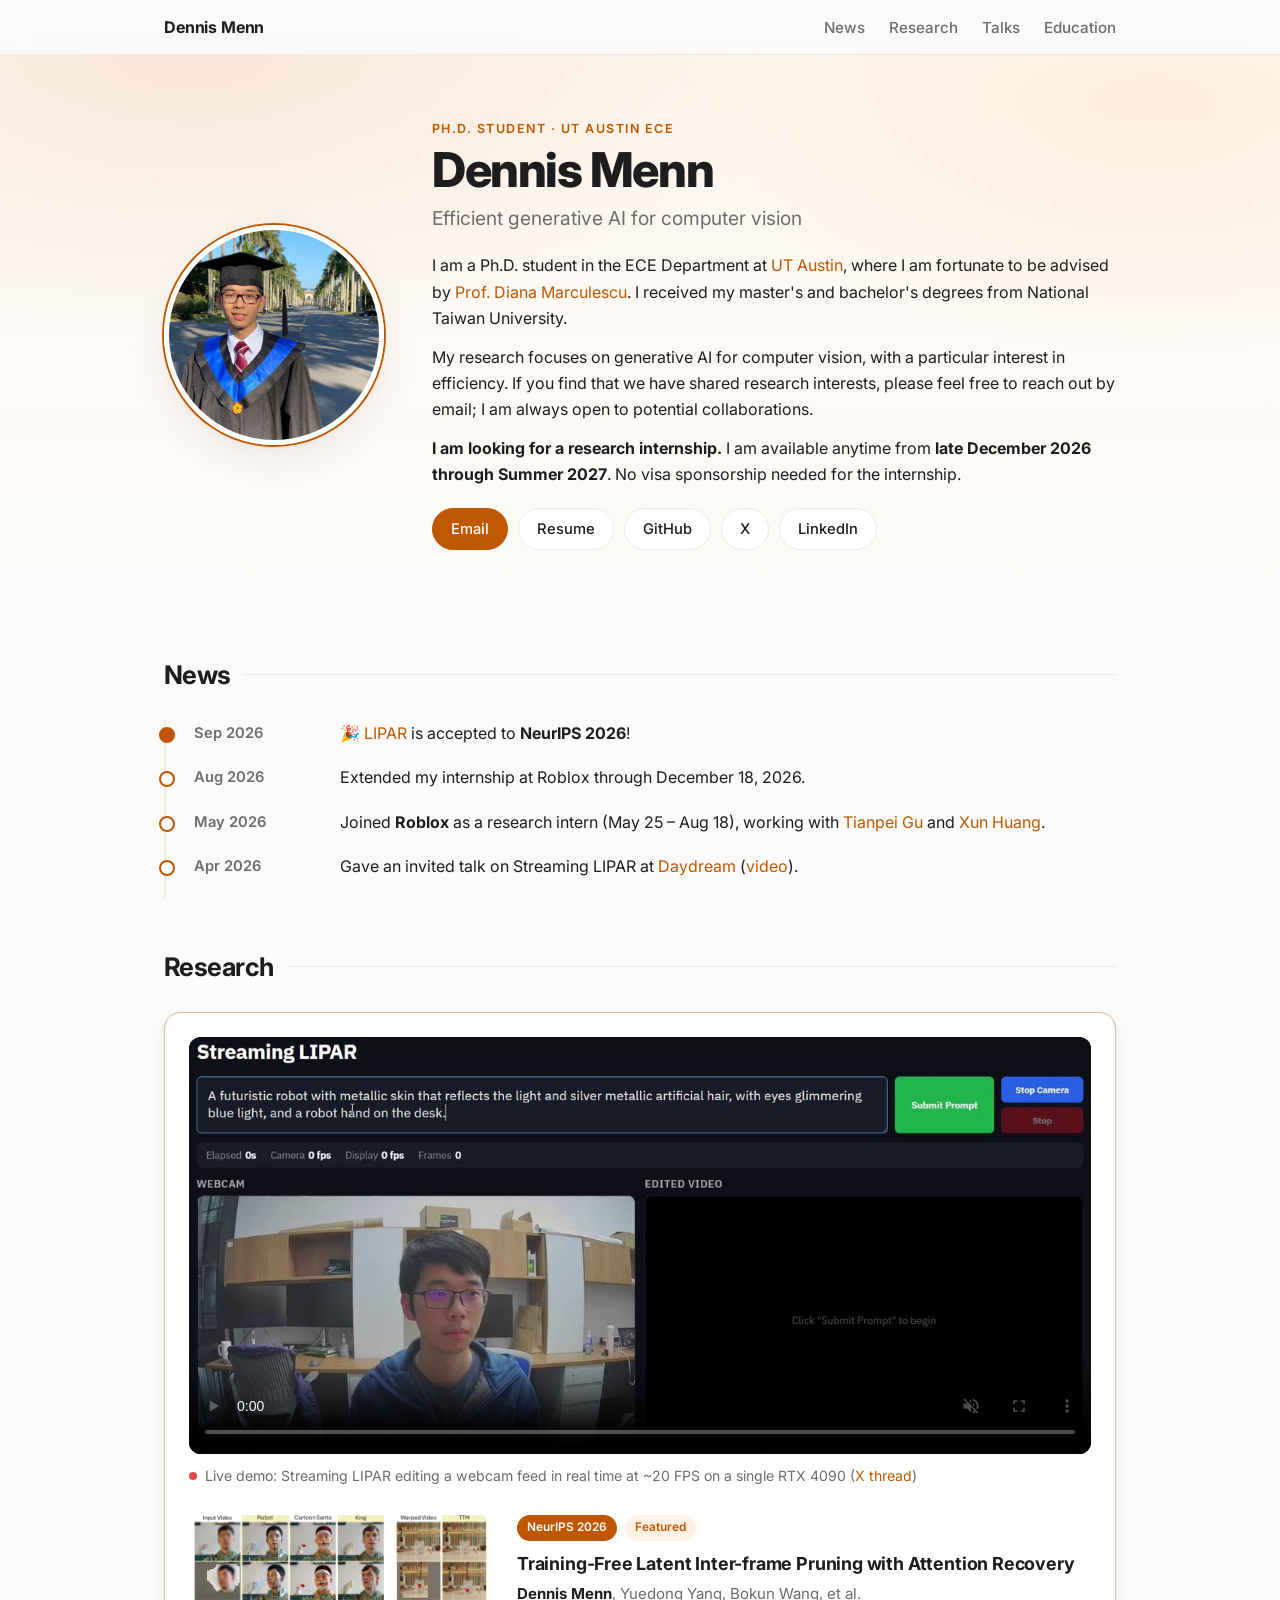
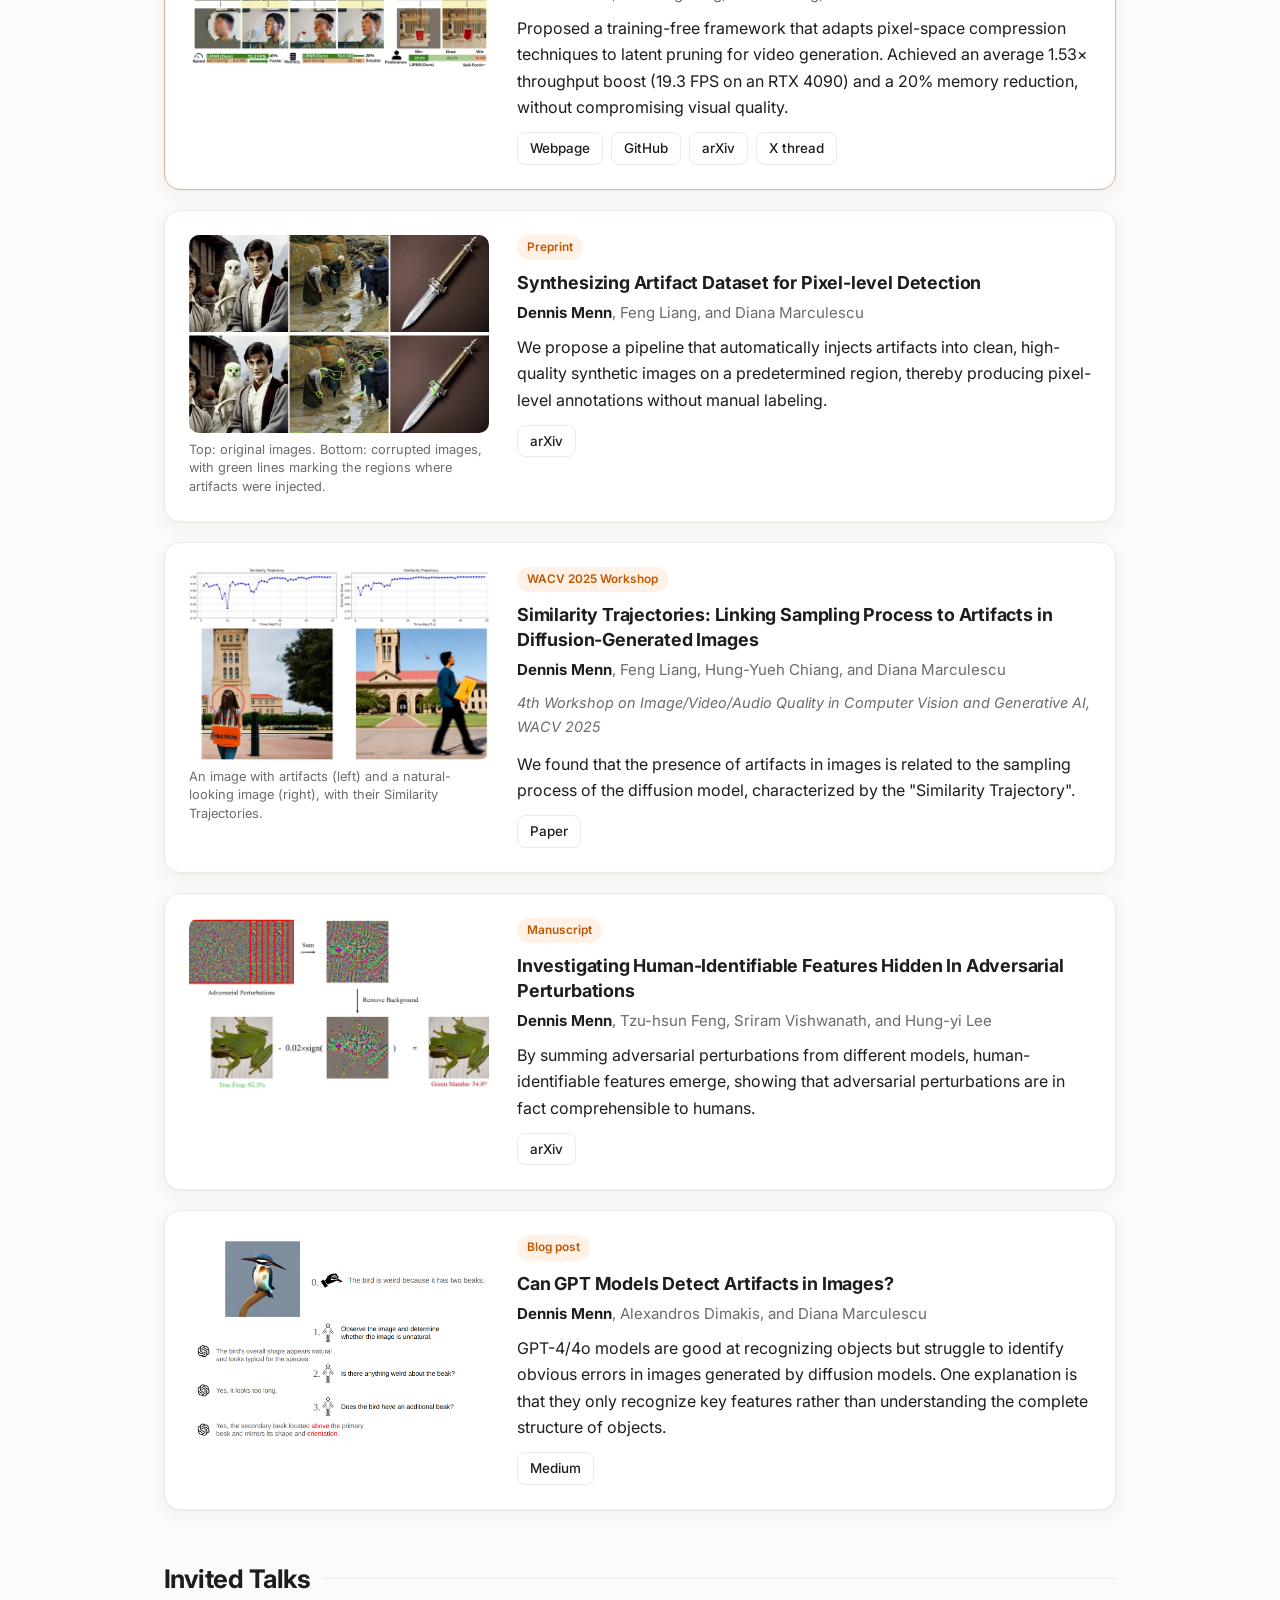
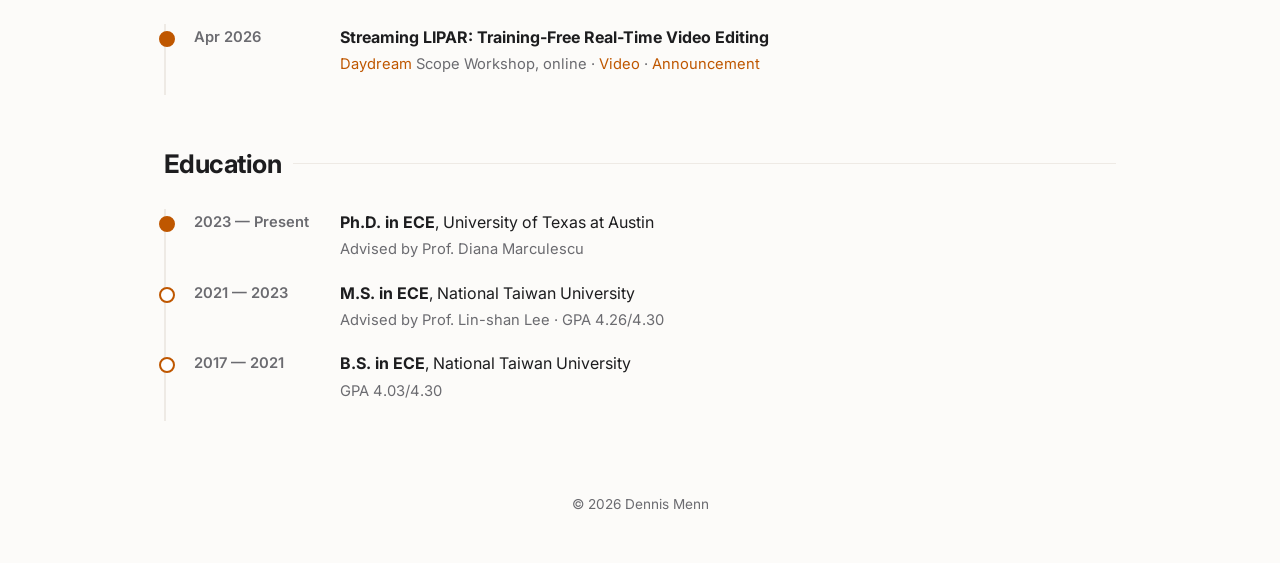
==== index.html @ 092189a1 "Add internship availability note Co-authored-by: Cursor <cursoragent@cursor.com>" ====
<!DOCTYPE html>
<html lang="en">
<head>
  <meta charset="utf-8">
  <meta name="viewport" content="width=device-width, initial-scale=1">
  <title>Dennis Menn</title>
  <meta name="description" content="Dennis Menn — Ph.D. student in ECE at UT Austin, working on efficient generative AI for computer vision.">
  <meta property="og:title" content="Dennis Menn">
  <meta property="og:description" content="Ph.D. student at UT Austin working on efficient generative AI for computer vision.">
  <meta property="og:image" content="https://dennismenn.github.io/assets/lipar_demo_poster.jpg">
  <link rel="preconnect" href="https://fonts.googleapis.com">
  <link rel="preconnect" href="https://fonts.gstatic.com" crossorigin>
  <link href="https://fonts.googleapis.com/css2?family=Inter:wght@400;500;600;700;800&display=swap" rel="stylesheet">
  <link rel="stylesheet" href="style.css">
</head>
<body>
  <nav class="topnav">
    <div class="topnav-inner">
      <a class="brand" href="#top">Dennis Menn</a>
      <div class="navlinks">
        <a href="#news">News</a>
        <a href="#research">Research</a>
        <a href="#talks">Talks</a>
        <a href="#education">Education</a>
      </div>
    </div>
  </nav>

  <header class="hero" id="top">
    <div class="hero-inner">
      <img class="photo" src="assets/profile.jpg" alt="Dennis Menn">
      <div class="hero-text">
        <p class="eyebrow">Ph.D. Student · UT Austin ECE</p>
        <h1>Dennis Menn</h1>
        <p class="tagline">Efficient generative AI for computer vision</p>
        <p>
          I am a Ph.D. student in the ECE Department at <a href="https://www.utexas.edu/">UT Austin</a>,
          where I am fortunate to be advised by
          <a href="https://www.ece.utexas.edu/people/faculty/diana-marculescu">Prof. Diana Marculescu</a>.
          I received my master's and bachelor's degrees from National Taiwan University.
        </p>
        <p>
          My research focuses on generative AI for computer vision, with a particular interest in efficiency.
          If you find that we have shared research interests, please feel free to reach out by email;
          I am always open to potential collaborations.
        </p>
        <p>
          <b>I am looking for a research internship.</b> I am available anytime from
          <b>late December 2026 through Summer 2027</b>. No visa sponsorship needed for the internship.
        </p>
        <div class="buttons">
          <a class="btn primary" href="mailto:dennismenn@utexas.edu">Email</a>
          <a class="btn" href="assets/Resume.pdf">Resume</a>
          <a class="btn" href="https://github.com/DennisMenn">GitHub</a>
          <a class="btn" href="https://x.com/MennDennis">X</a>
          <a class="btn" href="https://www.linkedin.com/in/dennis-menn-425185289/">LinkedIn</a>
        </div>
      </div>
    </div>
  </header>

  <main>
    <section id="news">
      <h2>News</h2>
      <ul class="timeline">
        <li>
          <span class="date">Sep 2026</span>
          <p>🎉 <a href="https://dennismenn.github.io/lipar/">LIPAR</a> is accepted to <b>NeurIPS 2026</b>!</p>
        </li>
        <li>
          <span class="date">Aug 2026</span>
          <p>Extended my internship at Roblox through December 18, 2026.</p>
        </li>
        <li>
          <span class="date">May 2026</span>
          <p>Joined <b>Roblox</b> as a research intern (May 25 – Aug 18), working with <a href="https://gutianpei.github.io/">Tianpei Gu</a> and <a href="https://www.xunhuang.me/">Xun Huang</a>.</p>
        </li>
        <li>
          <span class="date">Apr 2026</span>
          <p>Gave an invited talk on Streaming LIPAR at <a href="https://daydream.live/">Daydream</a> (<a href="https://www.youtube.com/watch?v=JPK5lriYshU">video</a>).</p>
        </li>
      </ul>
    </section>

    <section id="research">
      <h2>Research</h2>

      <article class="card featured">
        <div class="demo">
          <video src="assets/lipar_demo.mp4" poster="assets/lipar_demo_poster.jpg" muted loop playsinline controls preload="metadata"></video>
          <p class="demo-caption"><span class="live-dot"></span><span>Live demo: Streaming LIPAR editing a webcam feed in real time at ~20 FPS on a single RTX 4090 (<a href="https://x.com/MennDennis/status/2039011622581051576">X thread</a>)</span></p>
        </div>
        <div class="card-body">
          <img src="assets/lipar.png" alt="LIPAR results">
          <div>
            <div class="badges"><span class="badge hot">NeurIPS 2026</span><span class="badge">Featured</span></div>
            <h3><a href="https://dennismenn.github.io/lipar/">Training-Free Latent Inter-frame Pruning with Attention Recovery</a></h3>
            <p class="authors"><b>Dennis Menn</b>, Yuedong Yang, Bokun Wang, et al.</p>
            <p>Proposed a training-free framework that adapts pixel-space compression techniques to latent pruning for video generation. Achieved an average 1.53× throughput boost (19.3 FPS on an RTX 4090) and a 20% memory reduction, without compromising visual quality.</p>
            <div class="chips">
              <a href="https://dennismenn.github.io/lipar/">Webpage</a>
              <a href="https://github.com/DennisMenn/lipar">GitHub</a>
              <a href="https://arxiv.org/abs/2603.05811">arXiv</a>
              <a href="https://x.com/MennDennis/status/2039011622581051576">X thread</a>
            </div>
          </div>
        </div>
      </article>

      <article class="card">
        <figure>
          <img src="assets/artifact_dataset.png" alt="Original and artifact-injected images">
          <figcaption>Top: original images. Bottom: corrupted images, with green lines marking the regions where artifacts were injected.</figcaption>
        </figure>
        <div>
          <div class="badges"><span class="badge">Preprint</span></div>
          <h3><a href="https://arxiv.org/html/2509.19589v1">Synthesizing Artifact Dataset for Pixel-level Detection</a></h3>
          <p class="authors"><b>Dennis Menn</b>, Feng Liang, and Diana Marculescu</p>
          <p>We propose a pipeline that automatically injects artifacts into clean, high-quality synthetic images on a predetermined region, thereby producing pixel-level annotations without manual labeling.</p>
          <div class="chips"><a href="https://arxiv.org/html/2509.19589v1">arXiv</a></div>
        </div>
      </article>

      <article class="card">
        <figure>
          <img src="assets/similarity_trajectories.jpg" alt="Similarity trajectories for an image with and without artifacts">
          <figcaption>An image with artifacts (left) and a natural-looking image (right), with their Similarity Trajectories.</figcaption>
        </figure>
        <div>
          <div class="badges"><span class="badge">WACV 2025 Workshop</span></div>
          <h3><a href="assets/Similarity_Trajectories.pdf">Similarity Trajectories: Linking Sampling Process to Artifacts in Diffusion-Generated Images</a></h3>
          <p class="authors"><b>Dennis Menn</b>, Feng Liang, Hung-Yueh Chiang, and Diana Marculescu</p>
          <p class="venue">4th Workshop on Image/Video/Audio Quality in Computer Vision and Generative AI, WACV 2025</p>
          <p>We found that the presence of artifacts in images is related to the sampling process of the diffusion model, characterized by the "Similarity Trajectory".</p>
          <div class="chips"><a href="assets/Similarity_Trajectories.pdf">Paper</a></div>
        </div>
      </article>

      <article class="card">
        <img src="assets/adversarial.jpg" alt="Summed adversarial perturbations revealing a frog">
        <div>
          <div class="badges"><span class="badge">Manuscript</span></div>
          <h3><a href="https://arxiv.org/pdf/2309.16878">Investigating Human-Identifiable Features Hidden In Adversarial Perturbations</a></h3>
          <p class="authors"><b>Dennis Menn</b>, Tzu-hsun Feng, Sriram Vishwanath, and Hung-yi Lee</p>
          <p>By summing adversarial perturbations from different models, human-identifiable features emerge, showing that adversarial perturbations are in fact comprehensible to humans.</p>
          <div class="chips"><a href="https://arxiv.org/pdf/2309.16878">arXiv</a></div>
        </div>
      </article>

      <article class="card">
        <img src="assets/gpt_artifacts.png" alt="GPT conversation about a bird with two beaks">
        <div>
          <div class="badges"><span class="badge">Blog post</span></div>
          <h3><a href="https://medium.com/@dennismenn/can-gpt-models-detect-artifacts-in-images-635d235177c2">Can GPT Models Detect Artifacts in Images?</a></h3>
          <p class="authors"><b>Dennis Menn</b>, Alexandros Dimakis, and Diana Marculescu</p>
          <p>GPT-4/4o models are good at recognizing objects but struggle to identify obvious errors in images generated by diffusion models. One explanation is that they only recognize key features rather than understanding the complete structure of objects.</p>
          <div class="chips"><a href="https://medium.com/@dennismenn/can-gpt-models-detect-artifacts-in-images-635d235177c2">Medium</a></div>
        </div>
      </article>
    </section>

    <section id="talks">
      <h2>Invited Talks</h2>
      <ul class="timeline">
        <li>
          <span class="date">Apr 2026</span>
          <p><b>Streaming LIPAR: Training-Free Real-Time Video Editing</b><br><span class="muted"><a href="https://daydream.live/">Daydream</a> Scope Workshop, online · <a href="https://www.youtube.com/watch?v=JPK5lriYshU">Video</a> · <a href="https://www.linkedin.com/posts/daydreamlive_lipar-activity-7447558740272369665-o8q3">Announcement</a></span></p>
        </li>
      </ul>
    </section>

    <section id="education">
      <h2>Education</h2>
      <ul class="timeline">
        <li>
          <span class="date">2023 — Present</span>
          <p><b>Ph.D. in ECE</b>, University of Texas at Austin<br><span class="muted">Advised by Prof. Diana Marculescu</span></p>
        </li>
        <li>
          <span class="date">2021 — 2023</span>
          <p><b>M.S. in ECE</b>, National Taiwan University<br><span class="muted">Advised by Prof. Lin-shan Lee · GPA 4.26/4.30</span></p>
        </li>
        <li>
          <span class="date">2017 — 2021</span>
          <p><b>B.S. in ECE</b>, National Taiwan University<br><span class="muted">GPA 4.03/4.30</span></p>
        </li>
      </ul>
    </section>
  </main>

  <footer>© 2026 Dennis Menn</footer>

  <script>
    const video = document.querySelector('.demo video');
    new IntersectionObserver(([entry]) => {
      entry.isIntersecting ? video.play().catch(() => {}) : video.pause();
    }, { threshold: 0.4 }).observe(video);
  </script>
</body>
</html>
---- style.css ----
:root {
  color-scheme: light;
  --bg: #fcfbf9;
  --surface: #ffffff;
  --text: #1d1d1f;
  --muted: #6b6b70;
  --line: #eeeae5;
  --accent: #bf5700;
  --accent-soft: #fff1e6;
  --shadow: 0 1px 2px rgba(60, 40, 20, 0.04), 0 6px 20px rgba(60, 40, 20, 0.05);
  --shadow-hover: 0 2px 4px rgba(60, 40, 20, 0.06), 0 14px 36px rgba(60, 40, 20, 0.09);
}

* { box-sizing: border-box; }
html { scroll-behavior: smooth; scroll-padding-top: 72px; }

body {
  margin: 0;
  font-family: "Inter", -apple-system, BlinkMacSystemFont, "Segoe UI", Roboto, sans-serif;
  font-size: 16px;
  line-height: 1.65;
  color: var(--text);
  background: var(--bg);
  -webkit-font-smoothing: antialiased;
}

a { color: var(--accent); text-decoration: none; }
a:hover { text-decoration: underline; }
p { margin: 0 0 12px; }
.muted { color: var(--muted); font-size: 0.92rem; }

/* Nav */
.topnav {
  position: sticky;
  top: 0;
  z-index: 10;
  background: color-mix(in srgb, var(--bg) 80%, transparent);
  backdrop-filter: saturate(180%) blur(12px);
  -webkit-backdrop-filter: saturate(180%) blur(12px);
  border-bottom: 1px solid var(--line);
}
.topnav-inner {
  max-width: 1000px;
  margin: 0 auto;
  padding: 14px 24px;
  display: flex;
  justify-content: space-between;
  align-items: center;
}
.brand { font-weight: 700; color: var(--text); letter-spacing: -0.01em; }
.navlinks { display: flex; gap: 24px; }
.navlinks a { color: var(--muted); font-weight: 500; font-size: 0.95rem; }
.navlinks a:hover { color: var(--accent); text-decoration: none; }

/* Hero */
.hero {
  background:
    radial-gradient(900px 400px at 15% 0%, rgba(191, 87, 0, 0.10), transparent 70%),
    radial-gradient(700px 350px at 90% 10%, rgba(255, 179, 102, 0.14), transparent 70%),
    linear-gradient(180deg, #fff7ef, var(--bg));
}
.hero-inner {
  max-width: 1000px;
  margin: 0 auto;
  padding: 64px 24px 48px;
  display: flex;
  gap: 48px;
  align-items: center;
}
.photo {
  width: 220px;
  height: 220px;
  object-fit: cover;
  object-position: center 20%;
  border-radius: 50%;
  flex-shrink: 0;
  border: 5px solid var(--surface);
  box-shadow: 0 0 0 2px var(--accent), var(--shadow-hover);
}
.eyebrow {
  text-transform: uppercase;
  letter-spacing: 0.12em;
  font-size: 0.78rem;
  font-weight: 600;
  color: var(--accent);
  margin-bottom: 4px;
}
h1 { font-size: 3rem; line-height: 1.1; margin: 0 0 6px; letter-spacing: -0.03em; font-weight: 800; }
.tagline { font-size: 1.2rem; color: var(--muted); margin-bottom: 18px; }

.buttons { display: flex; flex-wrap: wrap; gap: 10px; margin-top: 20px; }
.btn {
  padding: 8px 18px;
  border-radius: 999px;
  border: 1px solid var(--line);
  background: var(--surface);
  color: var(--text);
  font-weight: 500;
  font-size: 0.92rem;
  transition: all 0.2s ease;
}
.btn:hover { border-color: var(--accent); color: var(--accent); text-decoration: none; transform: translateY(-1px); }
.btn.primary { background: var(--accent); border-color: var(--accent); color: #fff; }
.btn.primary:hover { color: #fff; filter: brightness(1.08); }

/* Sections */
main { max-width: 1000px; margin: 0 auto; padding: 8px 24px 40px; }
section { margin-top: 48px; }
h2 {
  font-size: 1.6rem;
  letter-spacing: -0.02em;
  margin: 0 0 24px;
  display: flex;
  align-items: center;
  gap: 12px;
}
h2::after { content: ""; flex: 1; height: 1px; background: var(--line); }
h3 { font-size: 1.12rem; line-height: 1.4; margin: 0 0 6px; letter-spacing: -0.01em; }
h3 a { color: var(--text); }
h3 a:hover { color: var(--accent); text-decoration: none; }

/* Timeline (news + education) */
.timeline { list-style: none; margin: 0; padding: 0 0 0 20px; border-left: 2px solid var(--line); }
.timeline li { position: relative; display: grid; grid-template-columns: 130px 1fr; gap: 16px; padding: 0 0 18px 8px; }
.timeline li::before {
  content: "";
  position: absolute;
  left: -27px;
  top: 7px;
  width: 12px;
  height: 12px;
  border-radius: 50%;
  background: var(--surface);
  border: 2px solid var(--accent);
}
.timeline li:first-child::before { background: var(--accent); }
.timeline .date { font-weight: 600; color: var(--muted); font-size: 0.92rem; padding-top: 1px; }
.timeline p { margin: 0; }

/* Research cards */
.card {
  display: grid;
  grid-template-columns: 300px 1fr;
  gap: 28px;
  padding: 24px;
  margin-bottom: 20px;
  background: var(--surface);
  border: 1px solid var(--line);
  border-radius: 16px;
  box-shadow: var(--shadow);
  transition: transform 0.25s ease, box-shadow 0.25s ease;
}
.card:hover { transform: translateY(-2px); box-shadow: var(--shadow-hover); }
.card img { width: 100%; border-radius: 10px; display: block; }
figure { margin: 0; }
figcaption { font-size: 0.8rem; color: var(--muted); margin-top: 8px; line-height: 1.45; }

.card.featured { grid-template-columns: 1fr; border-color: color-mix(in srgb, var(--accent) 35%, var(--line)); }
.card-body { display: grid; grid-template-columns: 300px 1fr; gap: 28px; }

.demo video {
  width: 100%;
  display: block;
  border-radius: 12px;
  background: #000;
  aspect-ratio: 1526 / 706;
}
.demo-caption { font-size: 0.88rem; color: var(--muted); margin: 10px 0 0; display: flex; align-items: center; gap: 8px; flex-wrap: wrap; }
.live-dot {
  width: 8px;
  height: 8px;
  border-radius: 50%;
  background: #e5484d;
  box-shadow: 0 0 0 0 rgba(229, 72, 77, 0.6);
  animation: pulse 1.8s infinite;
  flex-shrink: 0;
}
@keyframes pulse {
  0% { box-shadow: 0 0 0 0 rgba(229, 72, 77, 0.6); }
  70% { box-shadow: 0 0 0 8px rgba(229, 72, 77, 0); }
  100% { box-shadow: 0 0 0 0 rgba(229, 72, 77, 0); }
}

.badges { display: flex; gap: 8px; flex-wrap: wrap; margin-bottom: 10px; }
.badge {
  font-size: 0.74rem;
  font-weight: 600;
  padding: 3px 10px;
  border-radius: 999px;
  background: var(--accent-soft);
  color: var(--accent);
}
.badge.hot { background: var(--accent); color: #fff; }

.authors { color: var(--muted); font-size: 0.94rem; margin-bottom: 8px; }
.authors b { color: var(--text); }
.venue { color: var(--muted); font-style: italic; font-size: 0.9rem; }

.chips { display: flex; flex-wrap: wrap; gap: 8px; margin-top: 4px; }
.chips a {
  font-size: 0.84rem;
  font-weight: 500;
  padding: 4px 12px;
  border-radius: 8px;
  border: 1px solid var(--line);
  color: var(--text);
  transition: all 0.2s ease;
}
.chips a:hover { border-color: var(--accent); color: var(--accent); text-decoration: none; }

footer { text-align: center; color: var(--muted); font-size: 0.85rem; padding: 32px 24px 48px; }

@media (max-width: 760px) {
  .hero-inner { flex-direction: column; text-align: center; padding: 40px 20px 32px; gap: 24px; }
  .photo { width: 160px; height: 160px; }
  h1 { font-size: 2.3rem; }
  .buttons { justify-content: center; }
  .navlinks { gap: 16px; }
  .card, .card-body { grid-template-columns: 1fr; padding: 18px; gap: 18px; }
  .card-body { padding: 0; }
  .timeline li { grid-template-columns: 1fr; gap: 2px; }
}
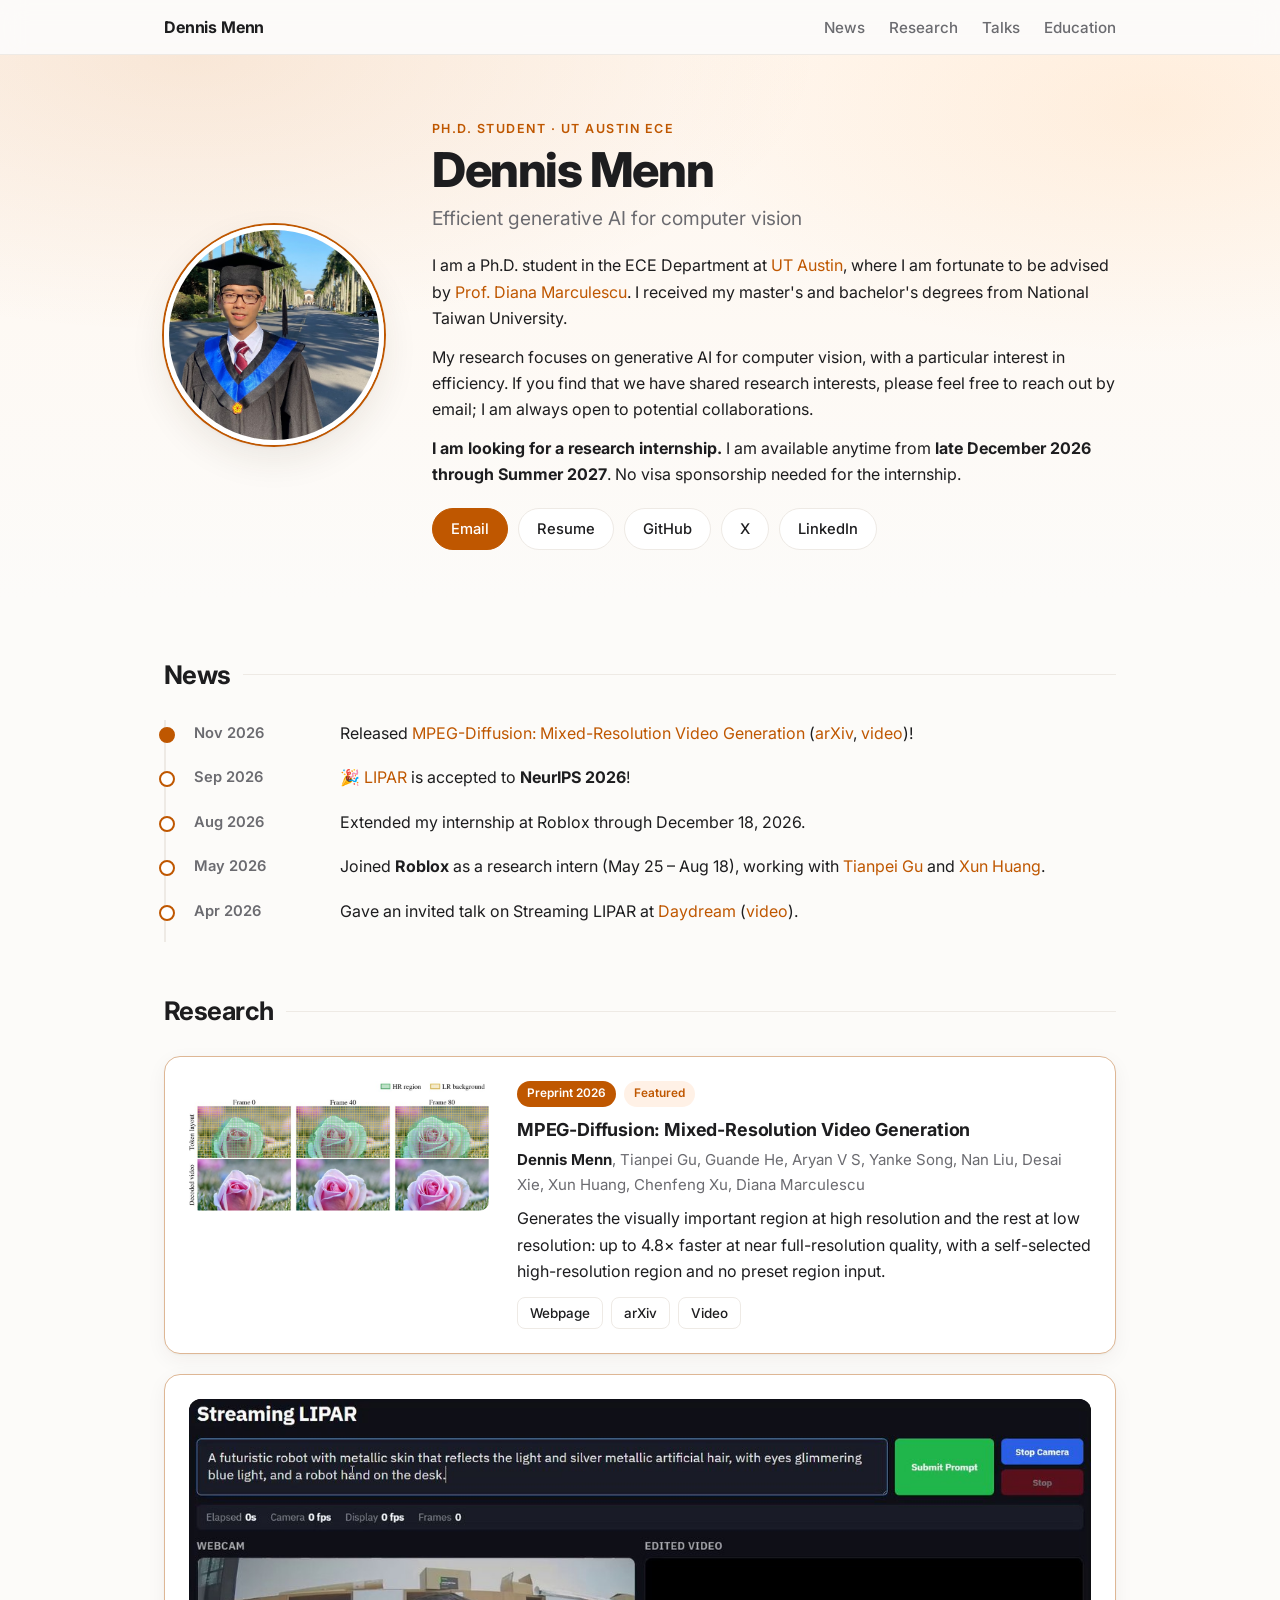
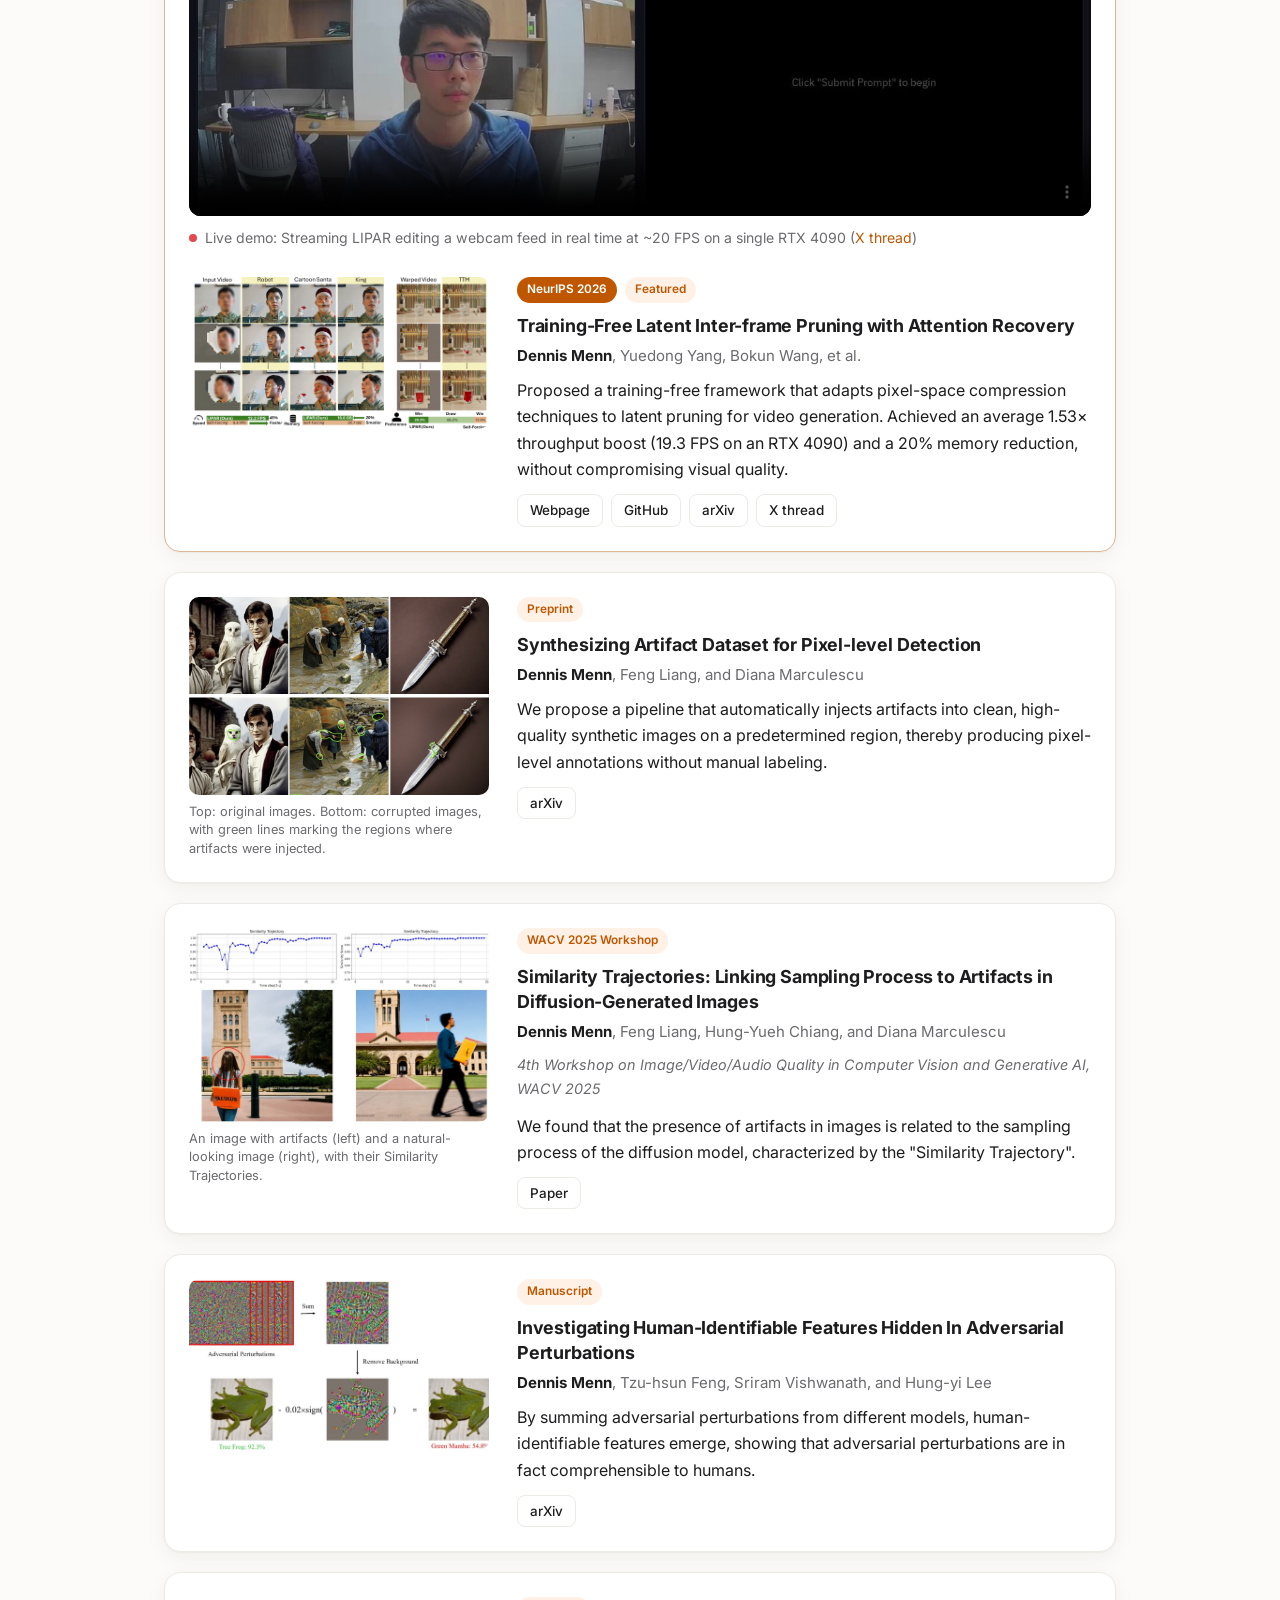
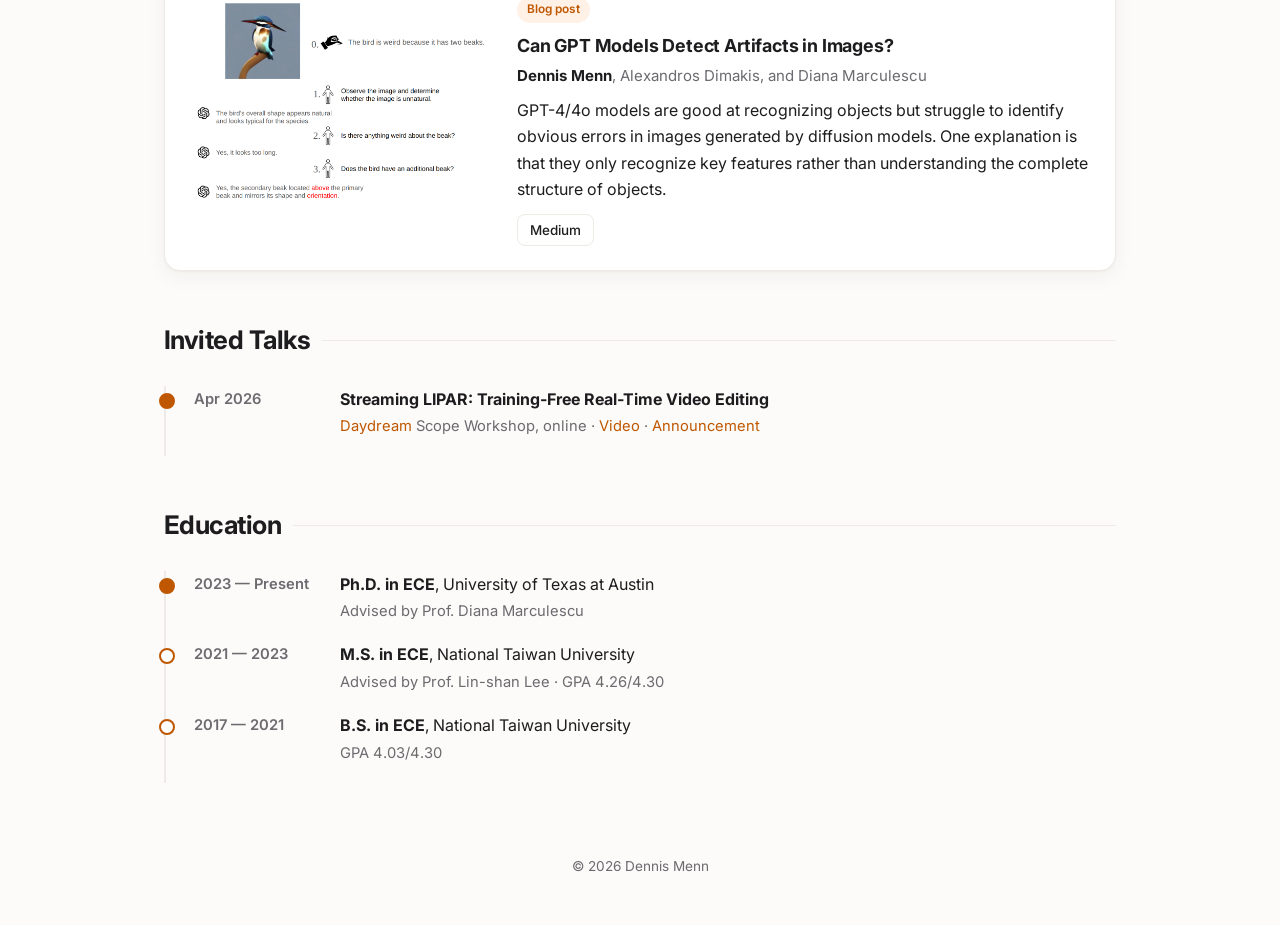
==== commit 15745100: "Add MPEG-Diffusion project webpage under /mpeg-diffusion/ and update homepage Co-authored-by: Cursor" ====
--- a/index.html
+++ b/index.html
@@ -64,6 +64,10 @@
       <h2>News</h2>
       <ul class="timeline">
         <li>
+          <span class="date">Nov 2026</span>
+          <p>Released <a href="https://dennismenn.github.io/mpeg-diffusion/">MPEG-Diffusion: Mixed-Resolution Video Generation</a> (<a href="https://arxiv.org/abs/2611.12069">arXiv</a>, <a href="https://dennismenn.github.io/mpeg-diffusion/static/media/overview/overview.mp4?v=2">video</a>)!</p>
+        </li>
+        <li>
           <span class="date">Sep 2026</span>
           <p>🎉 <a href="https://dennismenn.github.io/lipar/">LIPAR</a> is accepted to <b>NeurIPS 2026</b>!</p>
         </li>
@@ -84,6 +88,23 @@
 
     <section id="research">
       <h2>Research</h2>
+
+      <article class="card featured">
+        <div class="card-body">
+          <img src="assets/mpeg_diffusion.jpg" alt="MPEG-Diffusion: Mixed-Resolution Video Generation">
+          <div>
+            <div class="badges"><span class="badge hot">Preprint 2026</span><span class="badge">Featured</span></div>
+            <h3><a href="https://dennismenn.github.io/mpeg-diffusion/">MPEG-Diffusion: Mixed-Resolution Video Generation</a></h3>
+            <p class="authors"><b>Dennis Menn</b>, Tianpei Gu, Guande He, Aryan V S, Yanke Song, Nan Liu, Desai Xie, Xun Huang, Chenfeng Xu, Diana Marculescu</p>
+            <p>Generates the visually important region at high resolution and the rest at low resolution: up to 4.8× faster at near full-resolution quality, with a self-selected high-resolution region and no preset region input.</p>
+            <div class="chips">
+              <a href="https://dennismenn.github.io/mpeg-diffusion/">Webpage</a>
+              <a href="https://arxiv.org/abs/2611.12069">arXiv</a>
+              <a href="https://dennismenn.github.io/mpeg-diffusion/static/media/overview/overview.mp4?v=2">Video</a>
+            </div>
+          </div>
+        </div>
+      </article>
 
       <article class="card featured">
         <div class="demo">
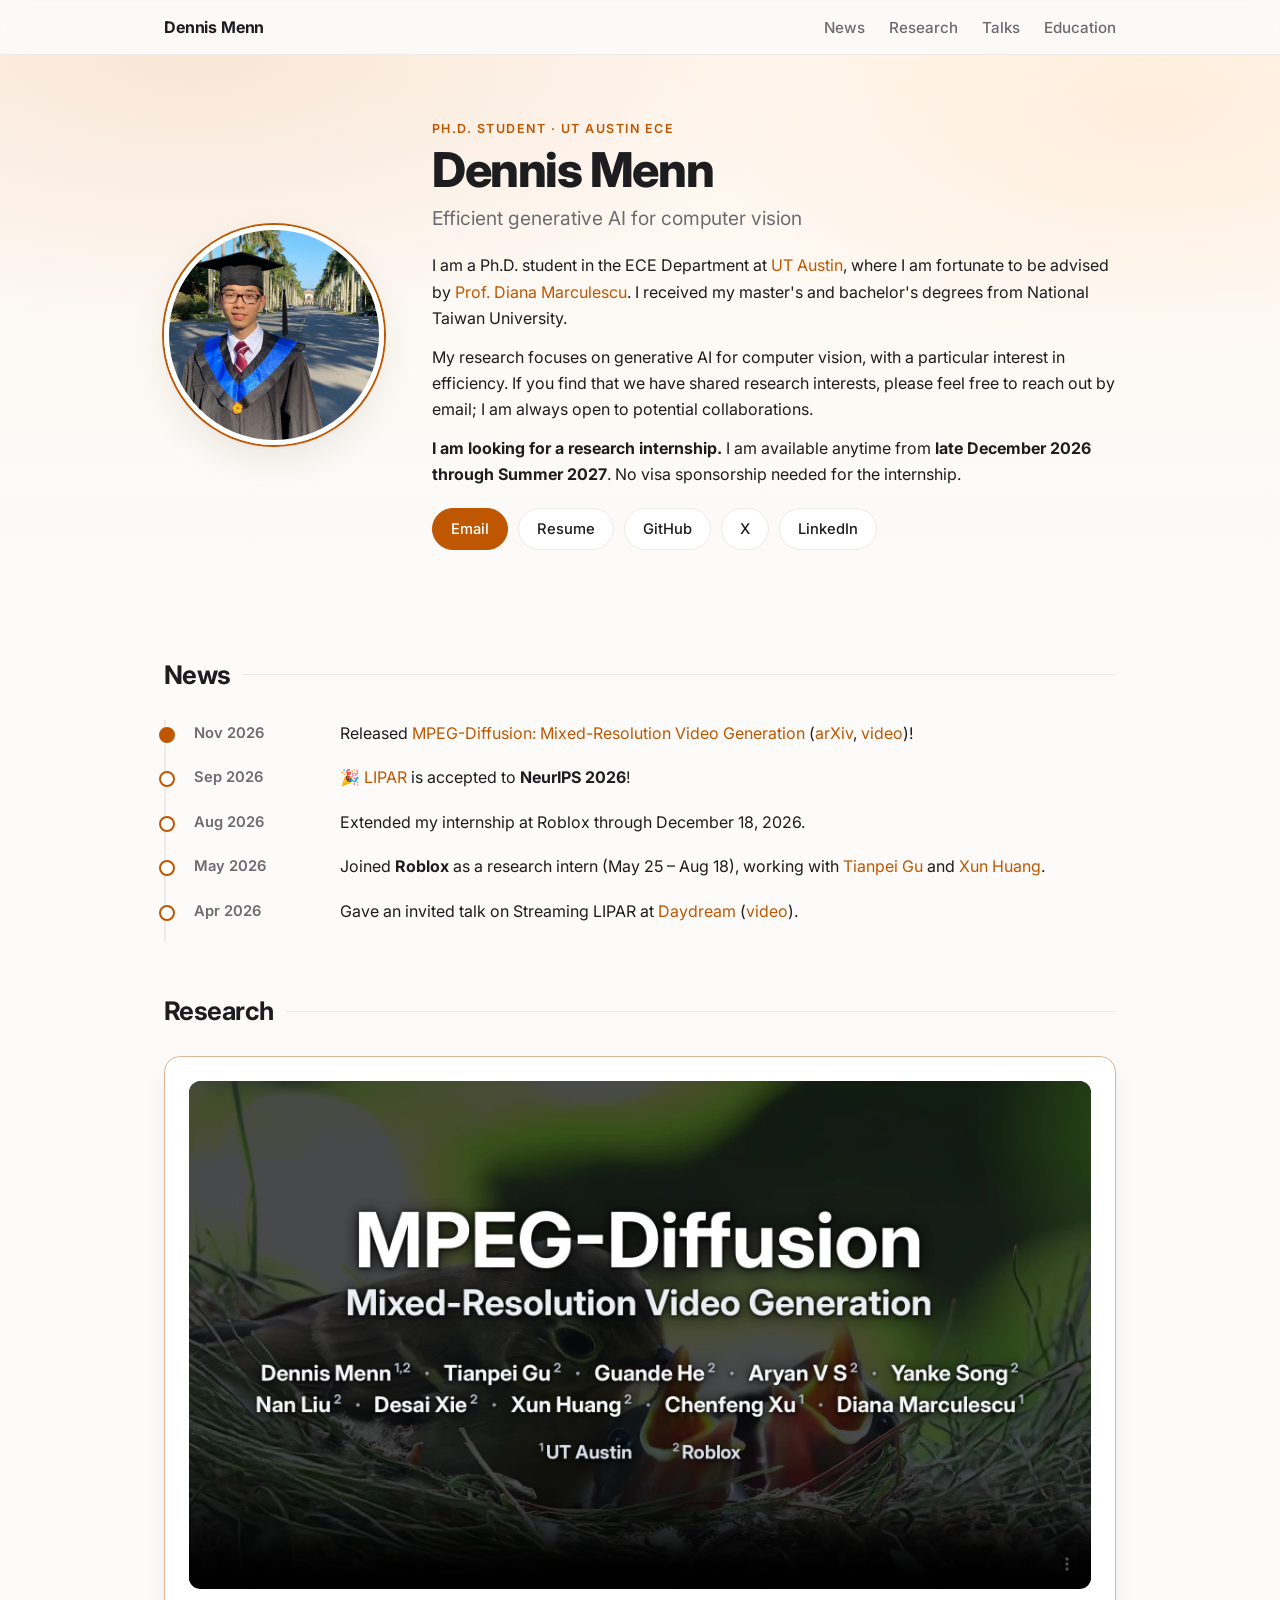
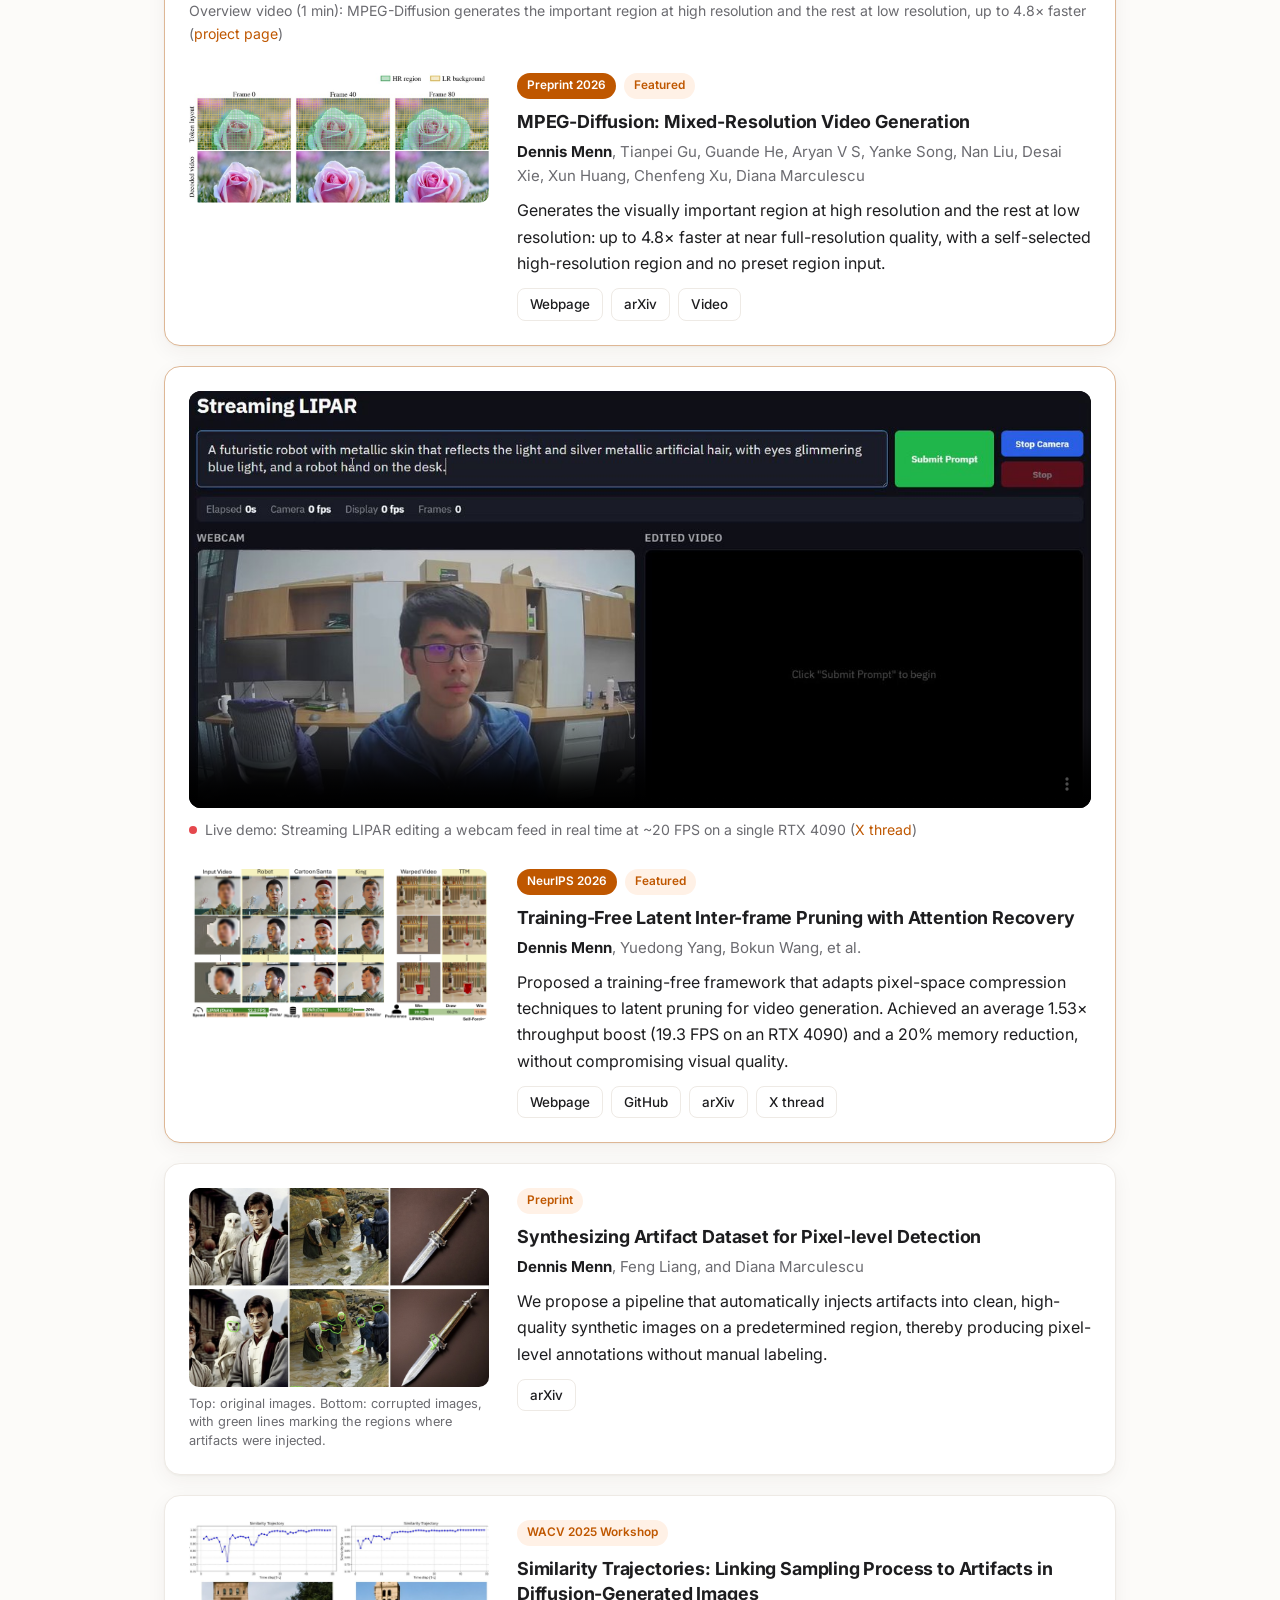
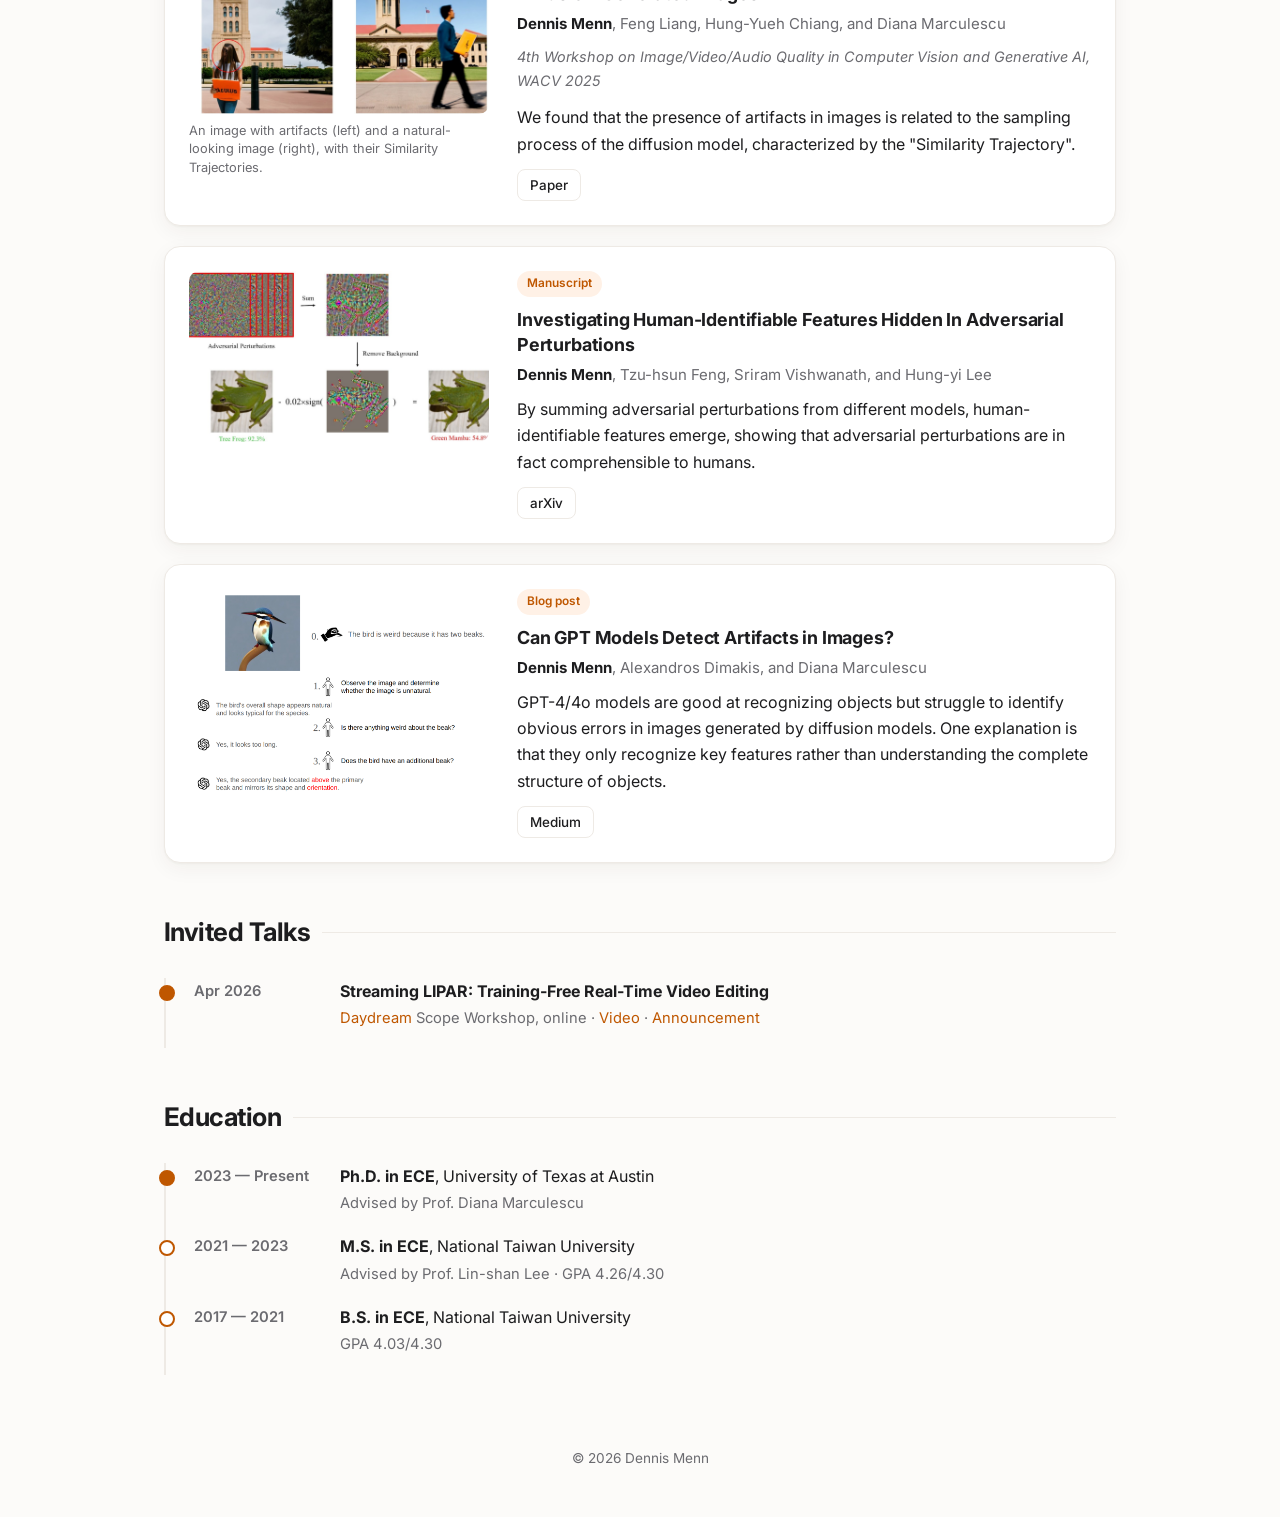
==== commit b99a8448: "Add MPEG-Diffusion overview video to homepage card Co-authored-by: Cursor <cursoragent@cursor.com>" ====
--- a/index.html
+++ b/index.html
@@ -11,7 +11,7 @@
   <link rel="preconnect" href="https://fonts.googleapis.com">
   <link rel="preconnect" href="https://fonts.gstatic.com" crossorigin>
   <link href="https://fonts.googleapis.com/css2?family=Inter:wght@400;500;600;700;800&display=swap" rel="stylesheet">
-  <link rel="stylesheet" href="style.css">
+  <link rel="stylesheet" href="style.css?v=2">
 </head>
 <body>
   <nav class="topnav">
@@ -90,6 +90,10 @@
       <h2>Research</h2>
 
       <article class="card featured">
+        <div class="demo">
+          <video class="r169" src="mpeg-diffusion/static/media/overview/overview.mp4" poster="mpeg-diffusion/static/media/overview/overview.jpg" muted loop playsinline controls preload="metadata"></video>
+          <p class="demo-caption"><span>Overview video (1 min): MPEG-Diffusion generates the important region at high resolution and the rest at low resolution, up to 4.8× faster (<a href="https://dennismenn.github.io/mpeg-diffusion/">project page</a>)</span></p>
+        </div>
         <div class="card-body">
           <img src="assets/mpeg_diffusion.jpg" alt="MPEG-Diffusion: Mixed-Resolution Video Generation">
           <div>
@@ -212,10 +216,12 @@
   <footer>© 2026 Dennis Menn</footer>
 
   <script>
-    const video = document.querySelector('.demo video');
-    new IntersectionObserver(([entry]) => {
-      entry.isIntersecting ? video.play().catch(() => {}) : video.pause();
-    }, { threshold: 0.4 }).observe(video);
+    const observer = new IntersectionObserver((entries) => {
+      entries.forEach(({ target, isIntersecting }) => {
+        isIntersecting ? target.play().catch(() => {}) : target.pause();
+      });
+    }, { threshold: 0.4 });
+    document.querySelectorAll('.demo video').forEach((video) => observer.observe(video));
   </script>
 </body>
 </html>
--- a/style.css
+++ b/style.css
@@ -165,6 +165,7 @@
   background: #000;
   aspect-ratio: 1526 / 706;
 }
+.demo video.r169 { aspect-ratio: 16 / 9; }
 .demo-caption { font-size: 0.88rem; color: var(--muted); margin: 10px 0 0; display: flex; align-items: center; gap: 8px; flex-wrap: wrap; }
 .live-dot {
   width: 8px;
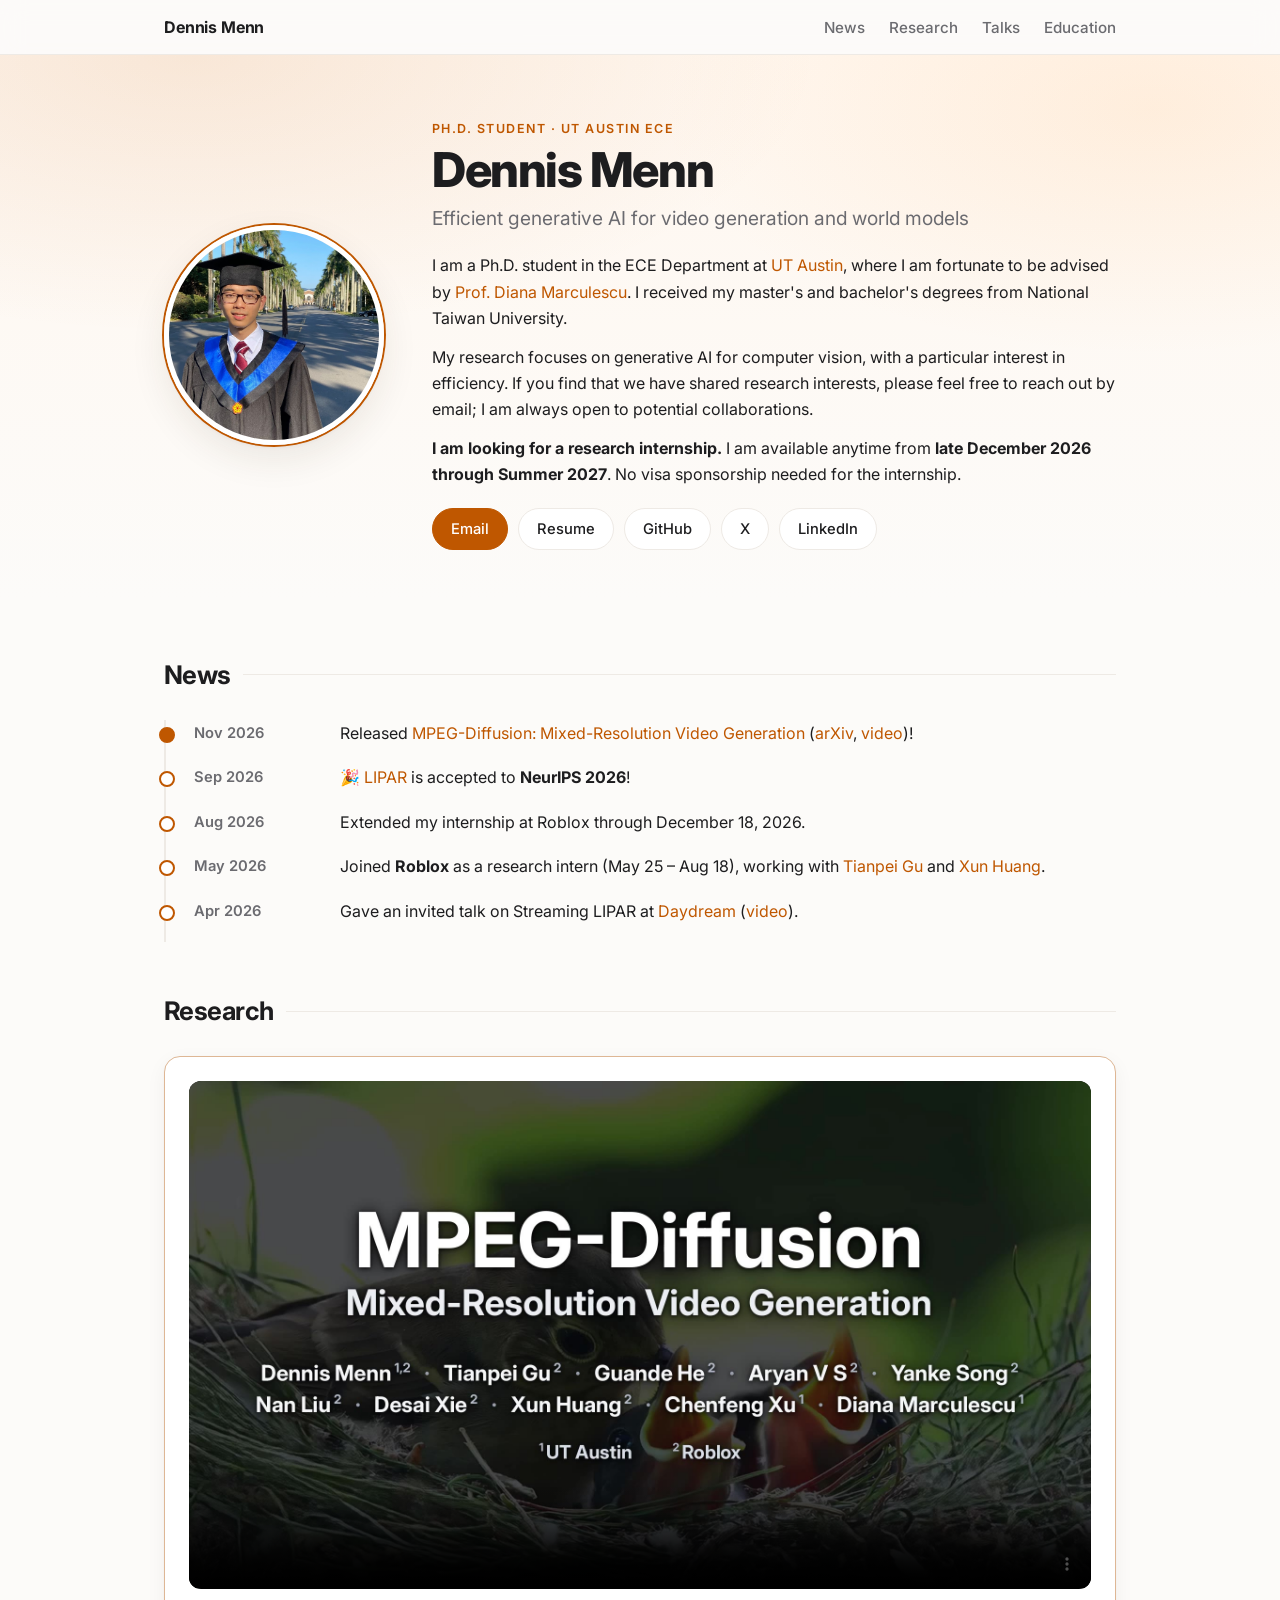
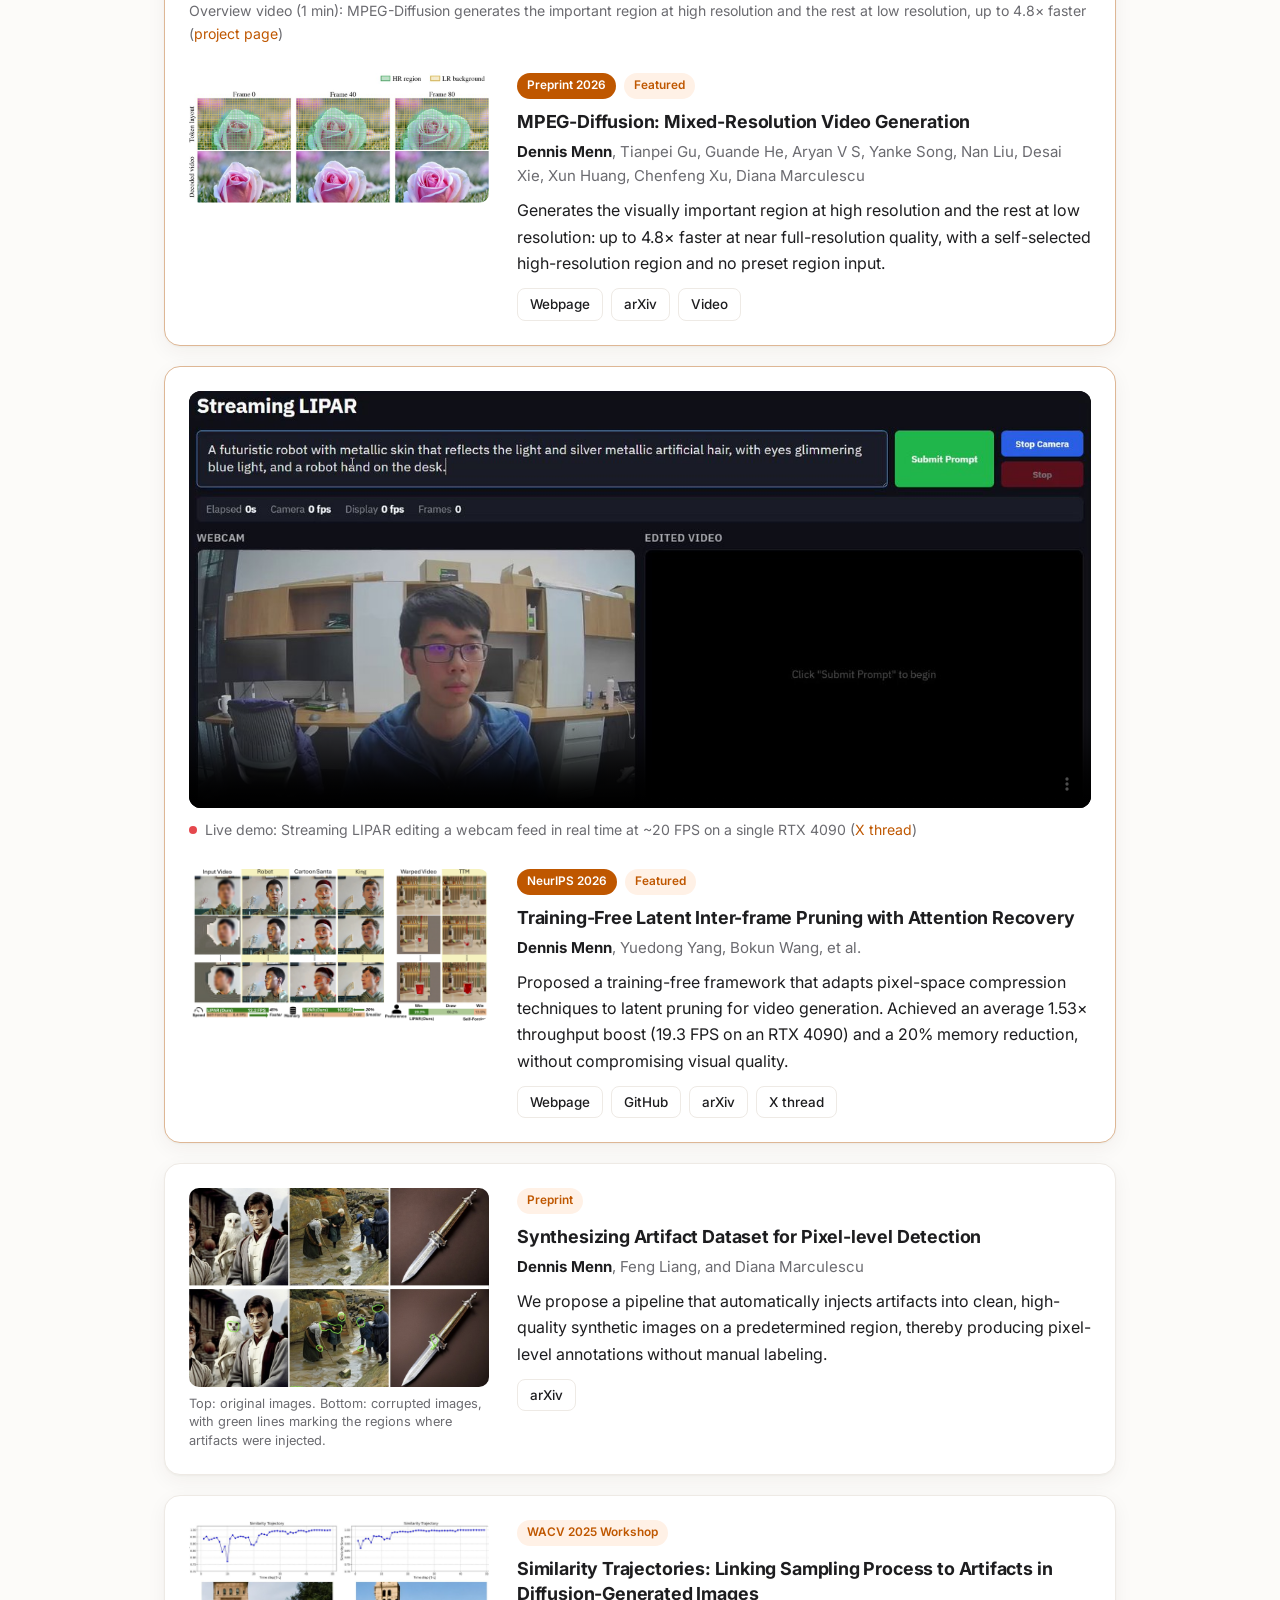
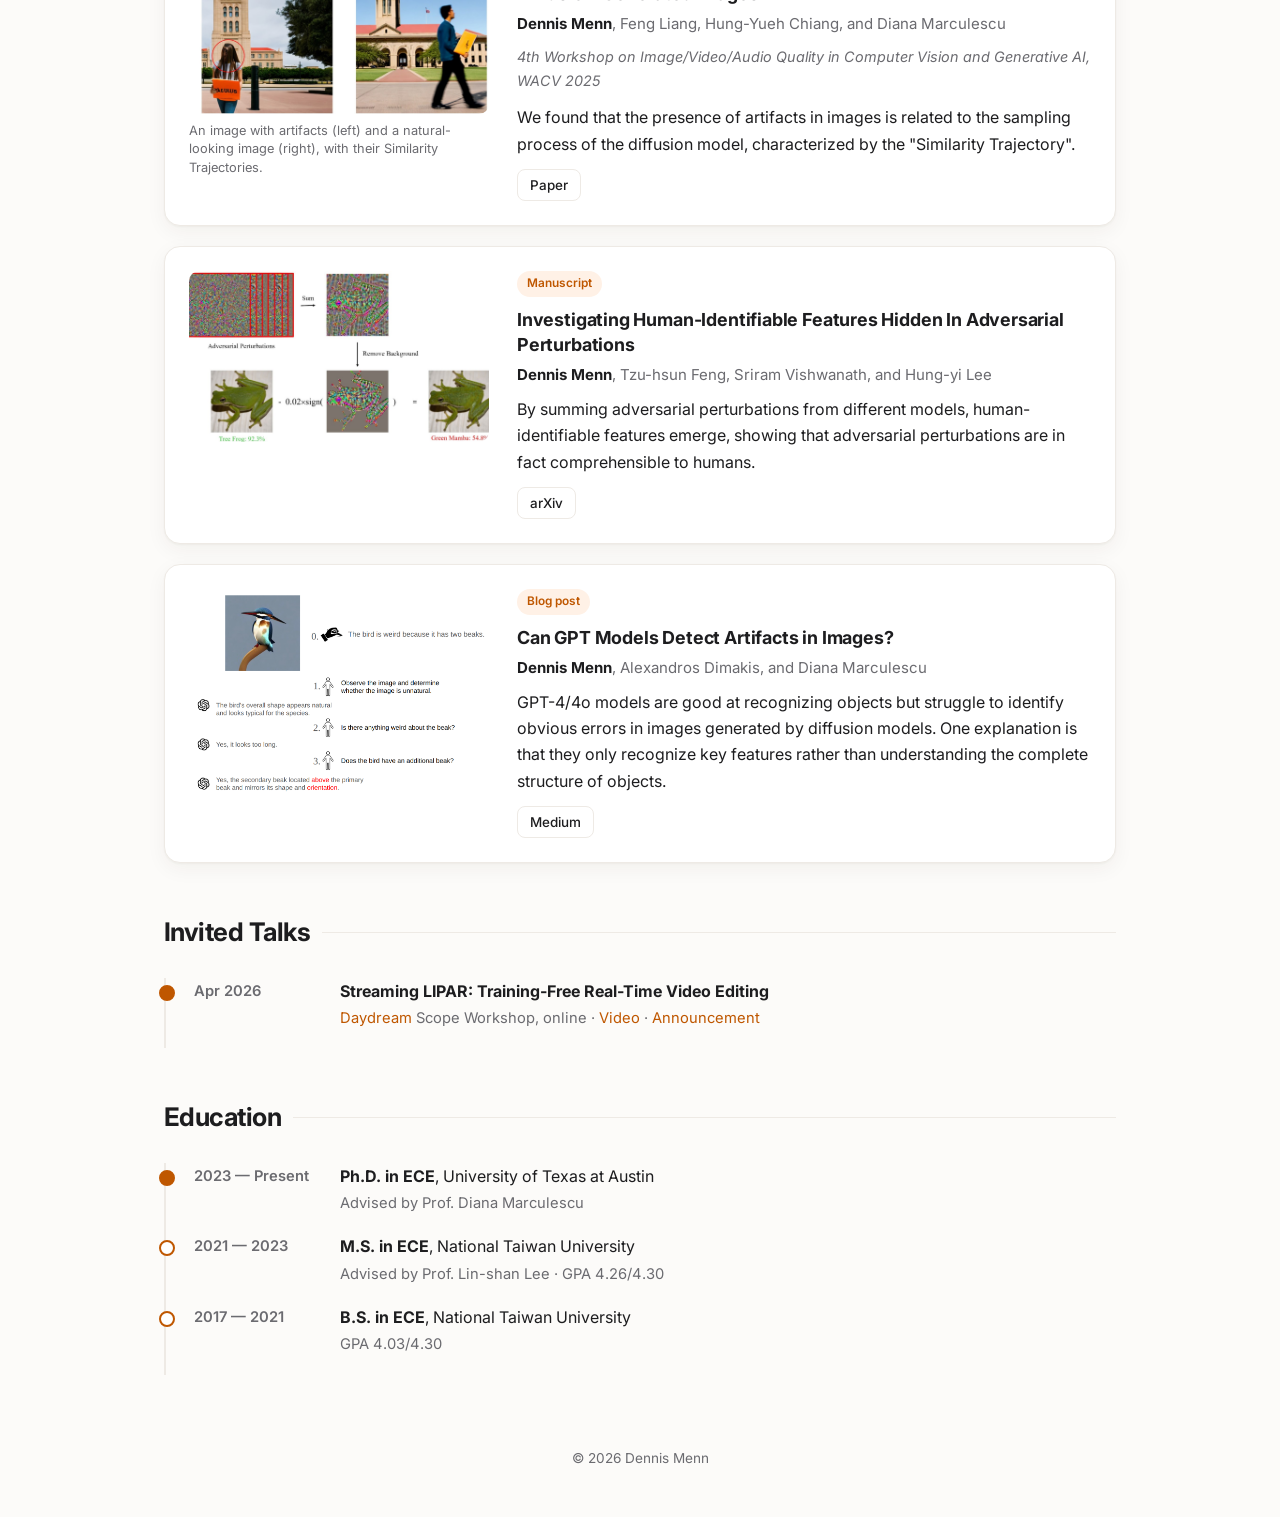
==== commit d5f9458f: "Homepage: tagline to video generation and world models" ====
--- a/index.html
+++ b/index.html
@@ -4,9 +4,9 @@
   <meta charset="utf-8">
   <meta name="viewport" content="width=device-width, initial-scale=1">
   <title>Dennis Menn</title>
-  <meta name="description" content="Dennis Menn — Ph.D. student in ECE at UT Austin, working on efficient generative AI for computer vision.">
+  <meta name="description" content="Dennis Menn — Ph.D. student in ECE at UT Austin, working on efficient generative AI for video generation and world models.">
   <meta property="og:title" content="Dennis Menn">
-  <meta property="og:description" content="Ph.D. student at UT Austin working on efficient generative AI for computer vision.">
+  <meta property="og:description" content="Ph.D. student at UT Austin working on efficient generative AI for video generation and world models.">
   <meta property="og:image" content="https://dennismenn.github.io/assets/lipar_demo_poster.jpg">
   <link rel="preconnect" href="https://fonts.googleapis.com">
   <link rel="preconnect" href="https://fonts.gstatic.com" crossorigin>
@@ -32,7 +32,7 @@
       <div class="hero-text">
         <p class="eyebrow">Ph.D. Student · UT Austin ECE</p>
         <h1>Dennis Menn</h1>
-        <p class="tagline">Efficient generative AI for computer vision</p>
+        <p class="tagline">Efficient generative AI for video generation and world models</p>
         <p>
           I am a Ph.D. student in the ECE Department at <a href="https://www.utexas.edu/">UT Austin</a>,
           where I am fortunate to be advised by
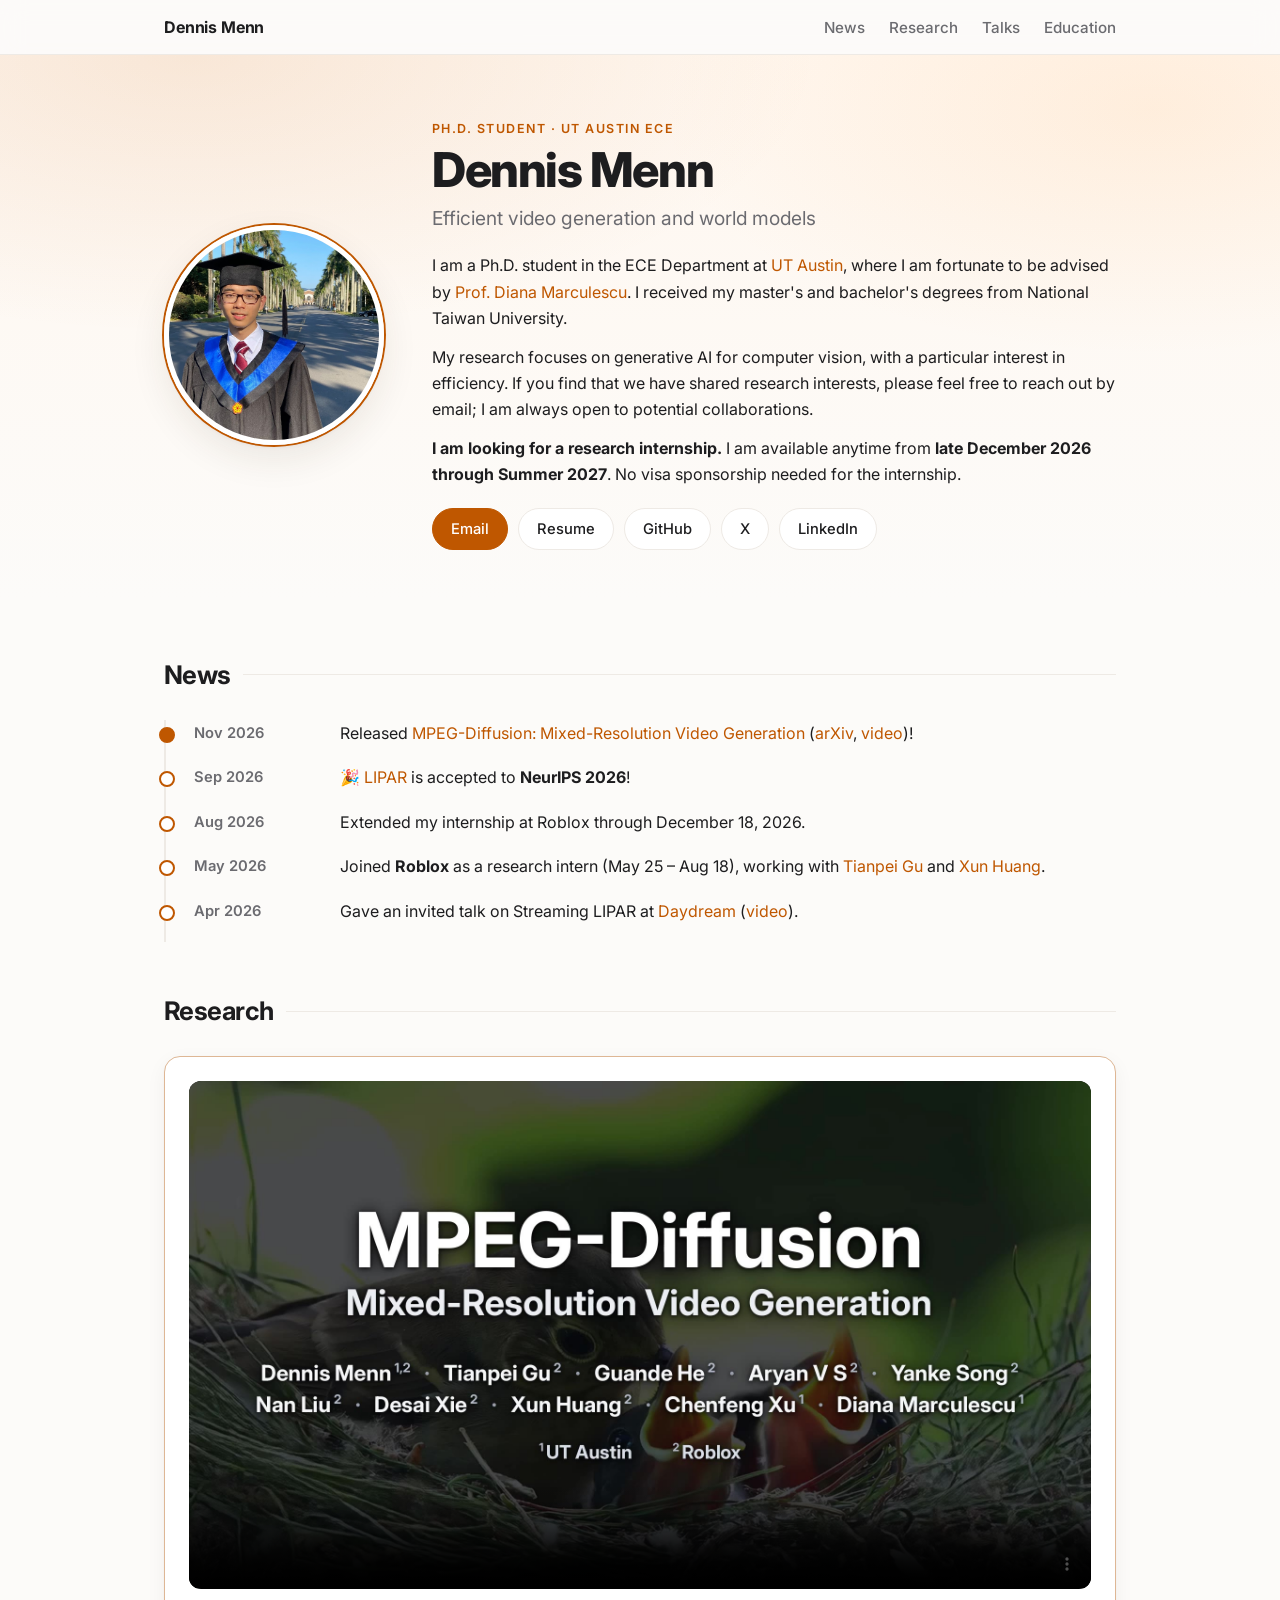
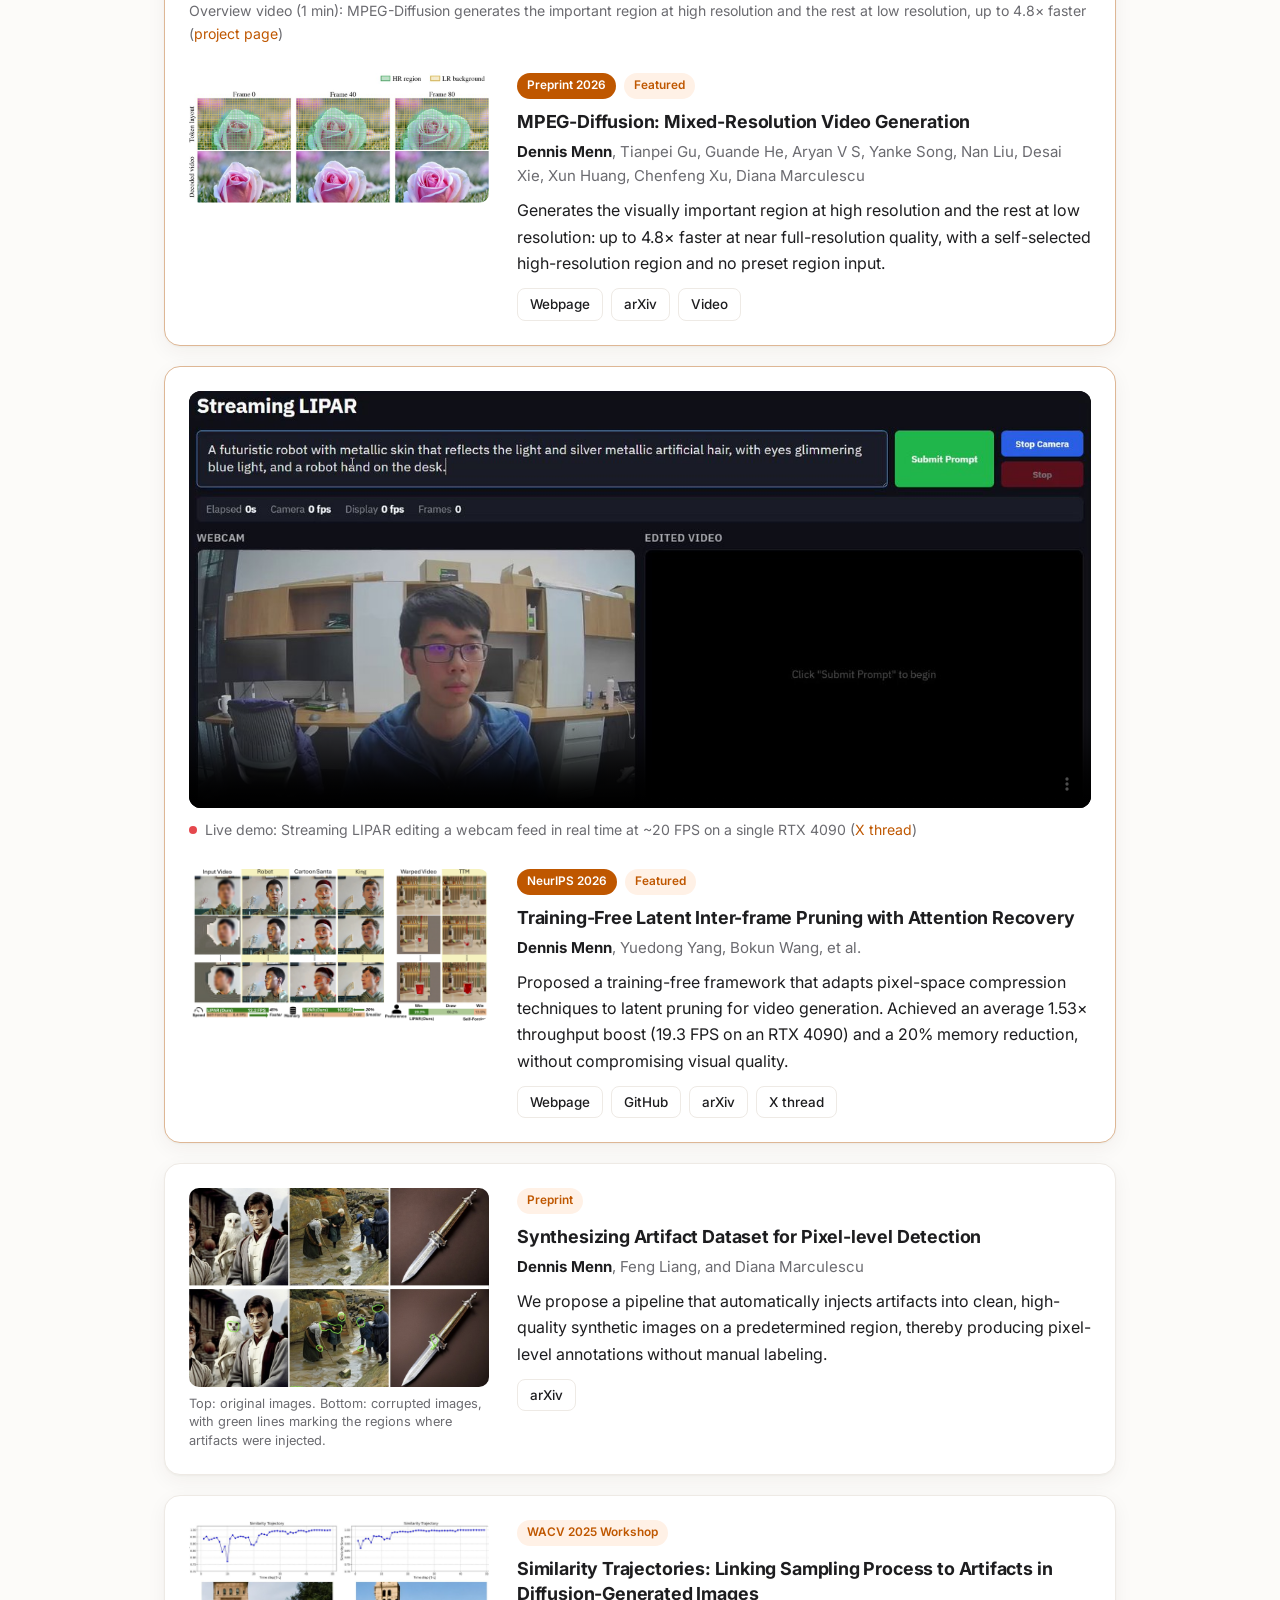
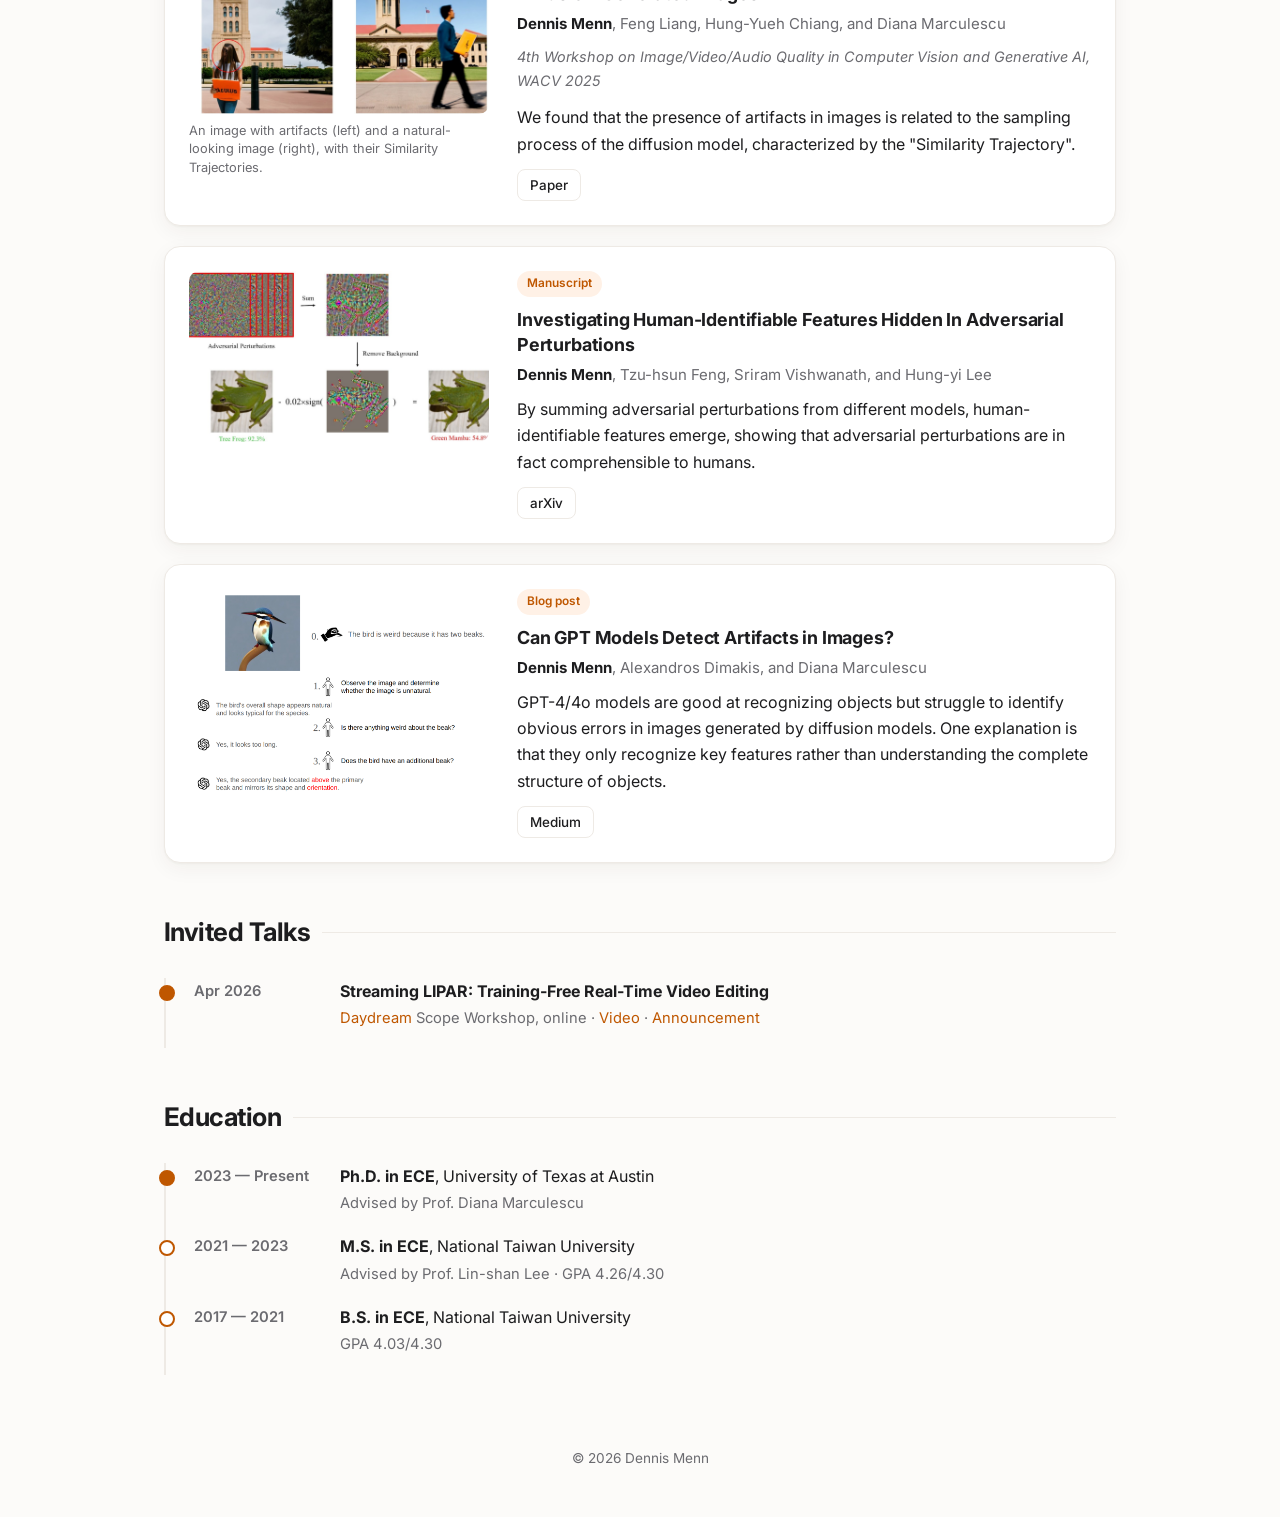
==== commit a84b7cfd: "Homepage: shorten tagline" ====
--- a/index.html
+++ b/index.html
@@ -4,9 +4,9 @@
   <meta charset="utf-8">
   <meta name="viewport" content="width=device-width, initial-scale=1">
   <title>Dennis Menn</title>
-  <meta name="description" content="Dennis Menn — Ph.D. student in ECE at UT Austin, working on efficient generative AI for video generation and world models.">
+  <meta name="description" content="Dennis Menn — Ph.D. student in ECE at UT Austin, working on efficient video generation and world models.">
   <meta property="og:title" content="Dennis Menn">
-  <meta property="og:description" content="Ph.D. student at UT Austin working on efficient generative AI for video generation and world models.">
+  <meta property="og:description" content="Ph.D. student at UT Austin working on efficient video generation and world models.">
   <meta property="og:image" content="https://dennismenn.github.io/assets/lipar_demo_poster.jpg">
   <link rel="preconnect" href="https://fonts.googleapis.com">
   <link rel="preconnect" href="https://fonts.gstatic.com" crossorigin>
@@ -32,7 +32,7 @@
       <div class="hero-text">
         <p class="eyebrow">Ph.D. Student · UT Austin ECE</p>
         <h1>Dennis Menn</h1>
-        <p class="tagline">Efficient generative AI for video generation and world models</p>
+        <p class="tagline">Efficient video generation and world models</p>
         <p>
           I am a Ph.D. student in the ECE Department at <a href="https://www.utexas.edu/">UT Austin</a>,
           where I am fortunate to be advised by
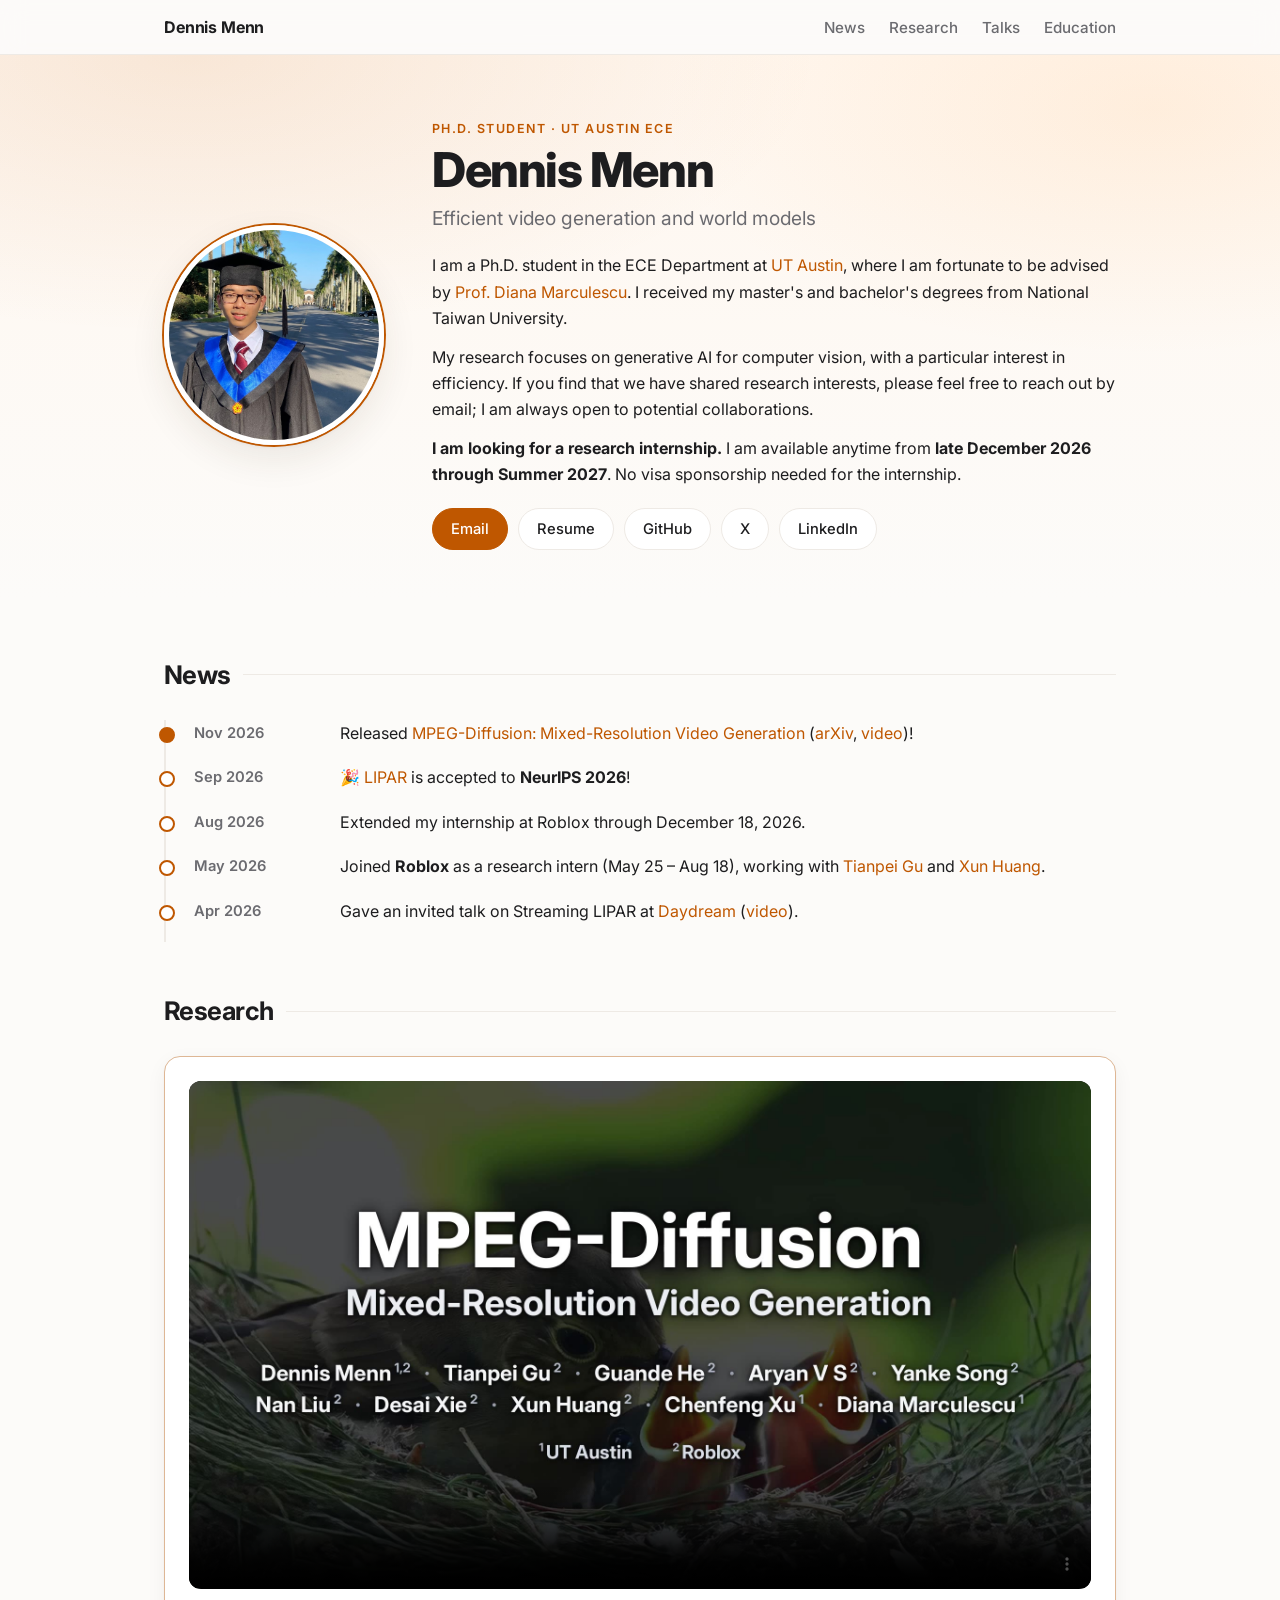
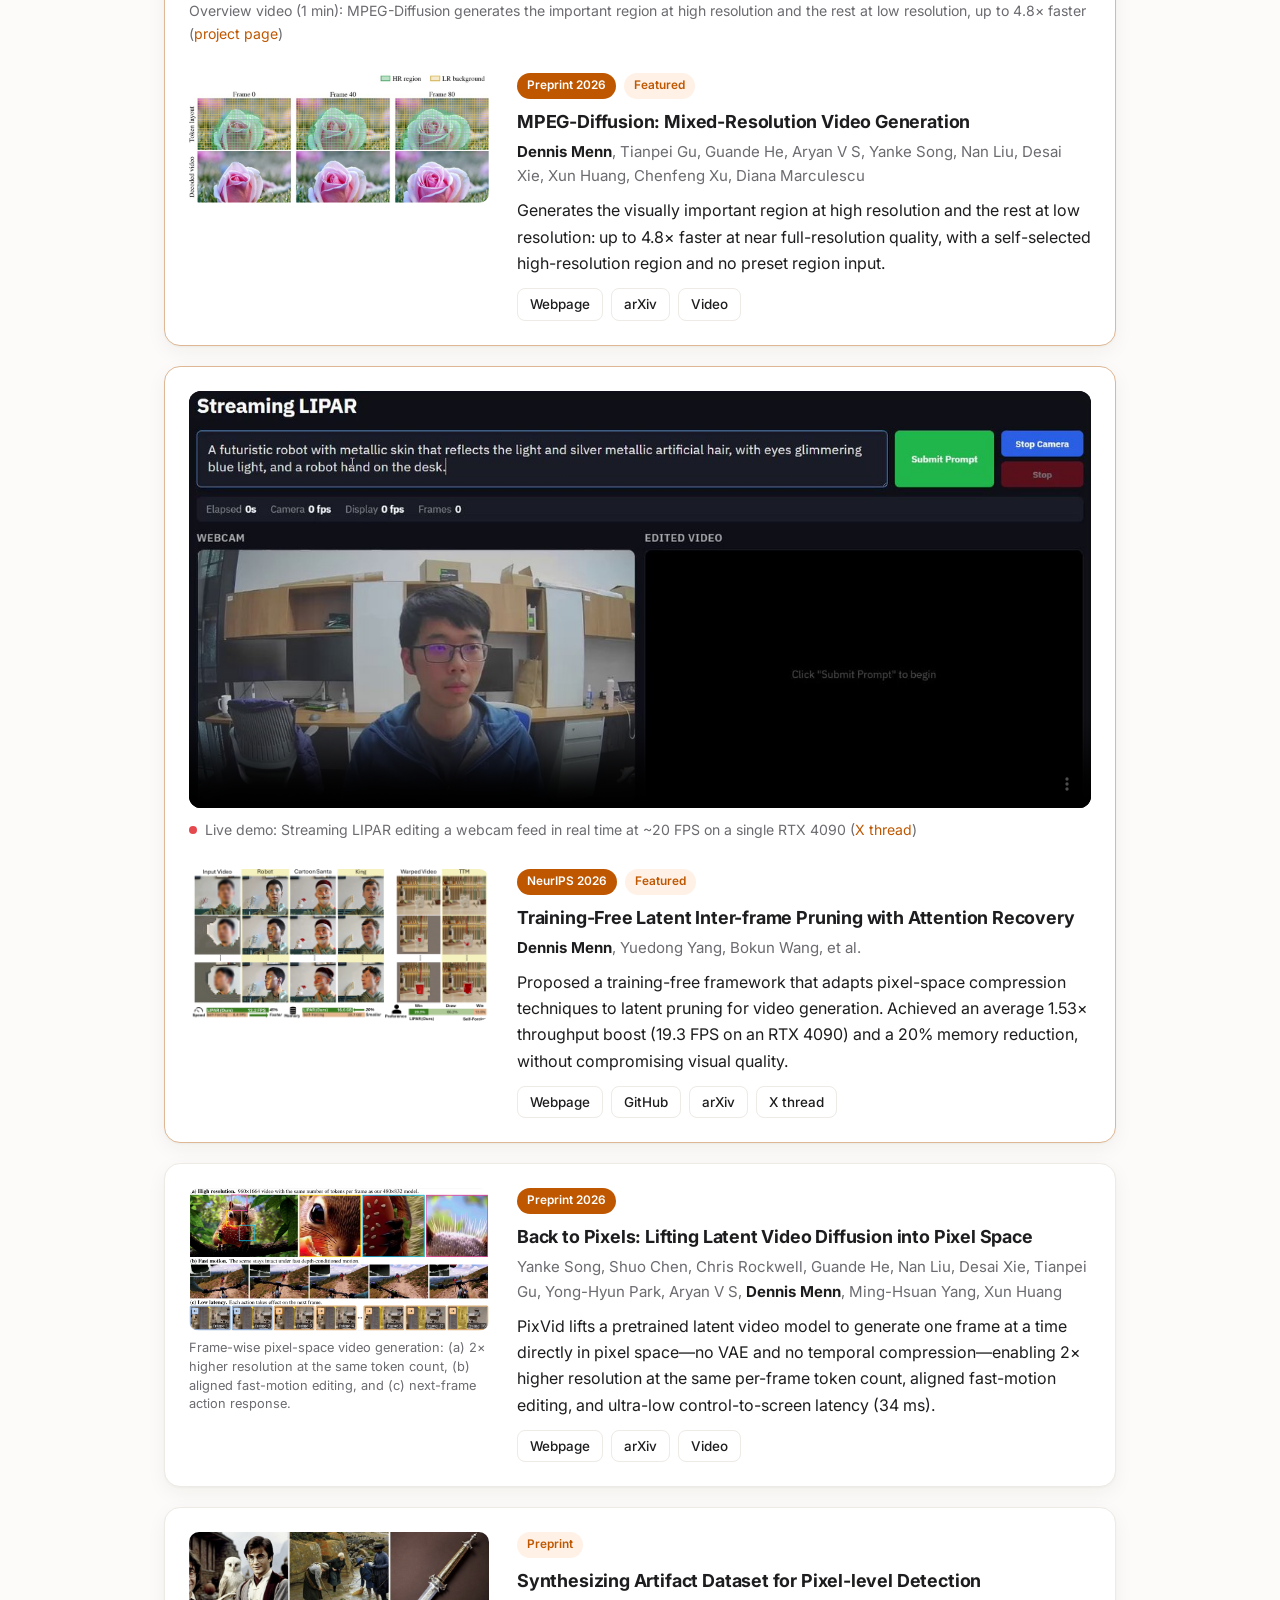
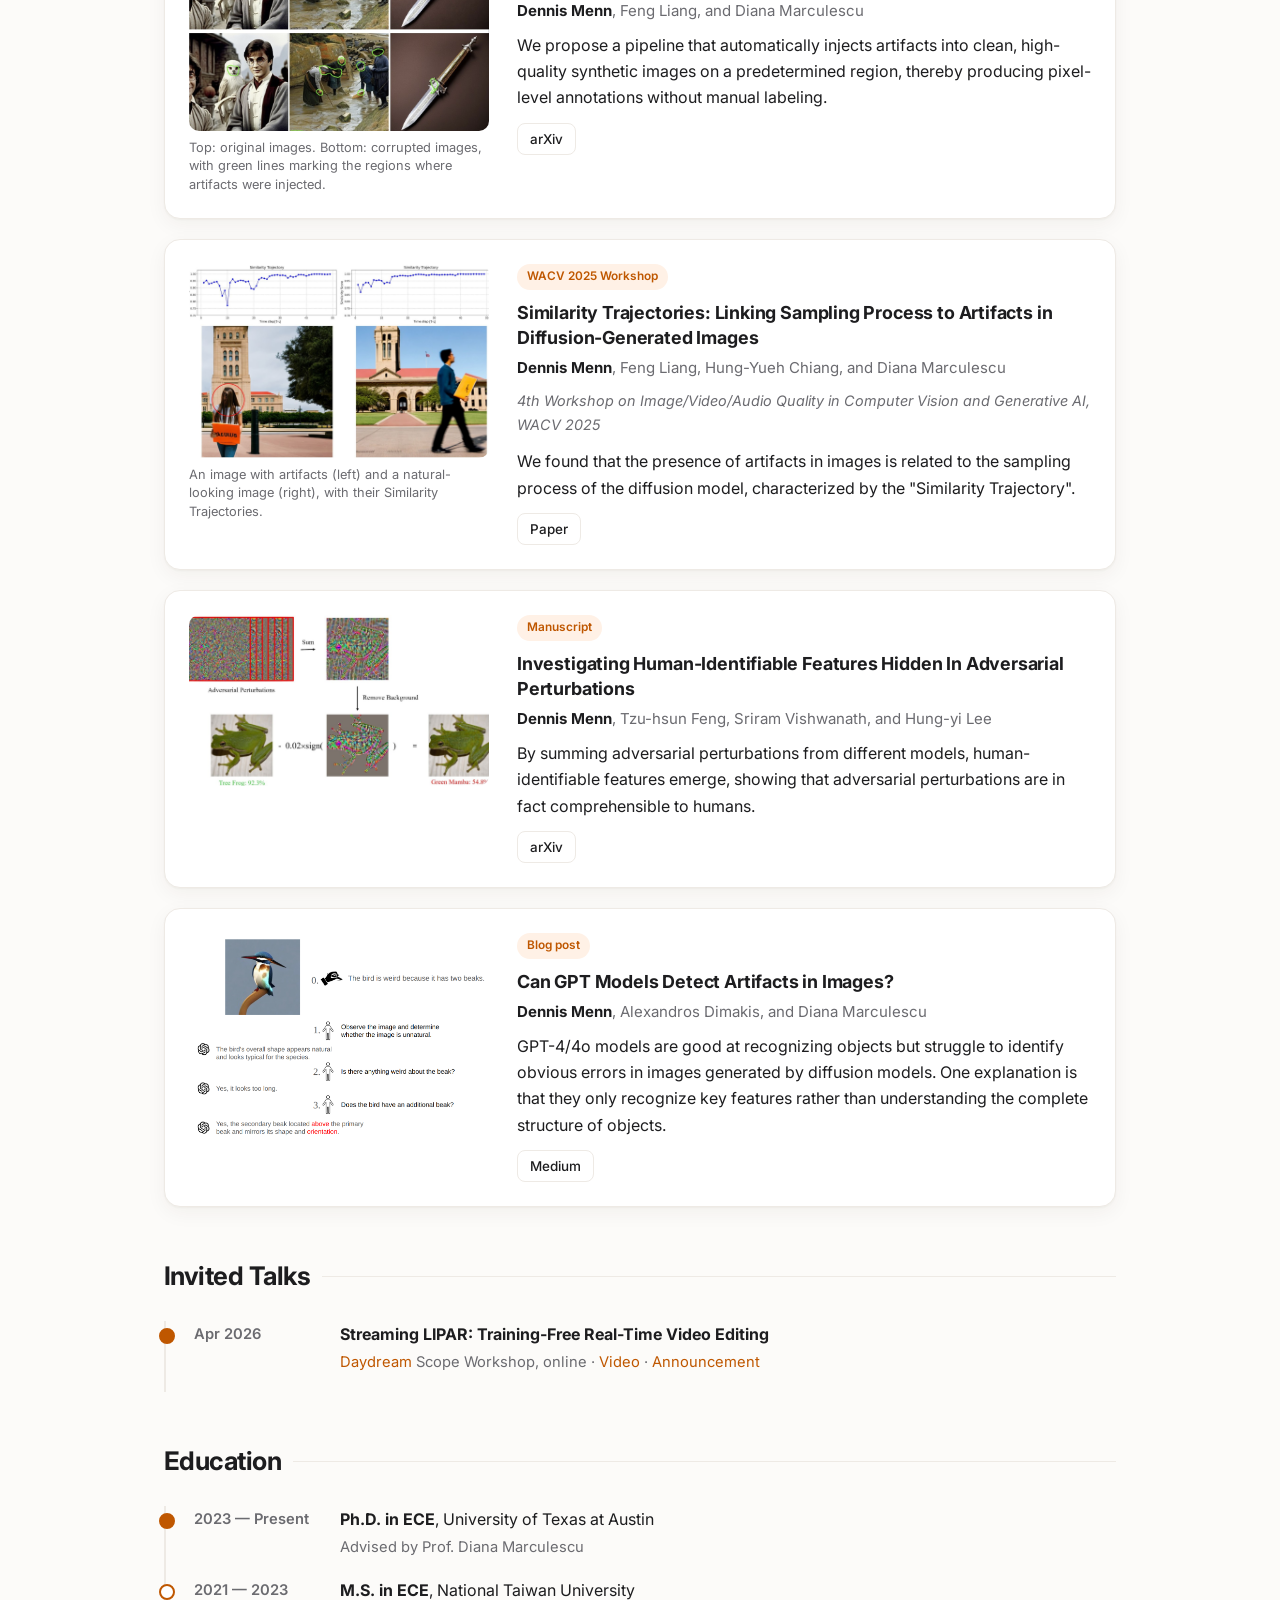
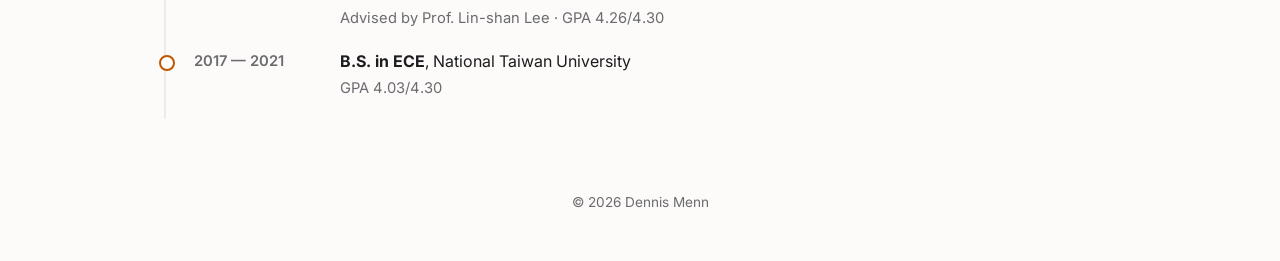
==== commit 1b0f94bb: "Add PixVid (Back to Pixels) and update Resume.pdf" ====
--- a/index.html
+++ b/index.html
@@ -134,6 +134,24 @@
 
       <article class="card">
         <figure>
+          <img src="assets/pixvid.jpg" alt="PixVid high-resolution, fast-motion, and low-latency pixel-space video generation">
+          <figcaption>Frame-wise pixel-space video generation: (a) 2× higher resolution at the same token count, (b) aligned fast-motion editing, and (c) next-frame action response.</figcaption>
+        </figure>
+        <div>
+          <div class="badges"><span class="badge hot">Preprint 2026</span></div>
+          <h3><a href="https://chenshuo20.github.io/PixVid/">Back to Pixels: Lifting Latent Video Diffusion into Pixel Space</a></h3>
+          <p class="authors">Yanke Song, Shuo Chen, Chris Rockwell, Guande He, Nan Liu, Desai Xie, Tianpei Gu, Yong-Hyun Park, Aryan V S, <b>Dennis Menn</b>, Ming-Hsuan Yang, Xun Huang</p>
+          <p>PixVid lifts a pretrained latent video model to generate one frame at a time directly in pixel space—no VAE and no temporal compression—enabling 2× higher resolution at the same per-frame token count, aligned fast-motion editing, and ultra-low control-to-screen latency (34 ms).</p>
+          <div class="chips">
+            <a href="https://chenshuo20.github.io/PixVid/">Webpage</a>
+            <a href="https://arxiv.org/abs/2611.17336">arXiv</a>
+            <a href="https://chenshuo20.github.io/PixVid/media/video/pixvid_teaser.mp4">Video</a>
+          </div>
+        </div>
+      </article>
+
+      <article class="card">
+        <figure>
           <img src="assets/artifact_dataset.png" alt="Original and artifact-injected images">
           <figcaption>Top: original images. Bottom: corrupted images, with green lines marking the regions where artifacts were injected.</figcaption>
         </figure>
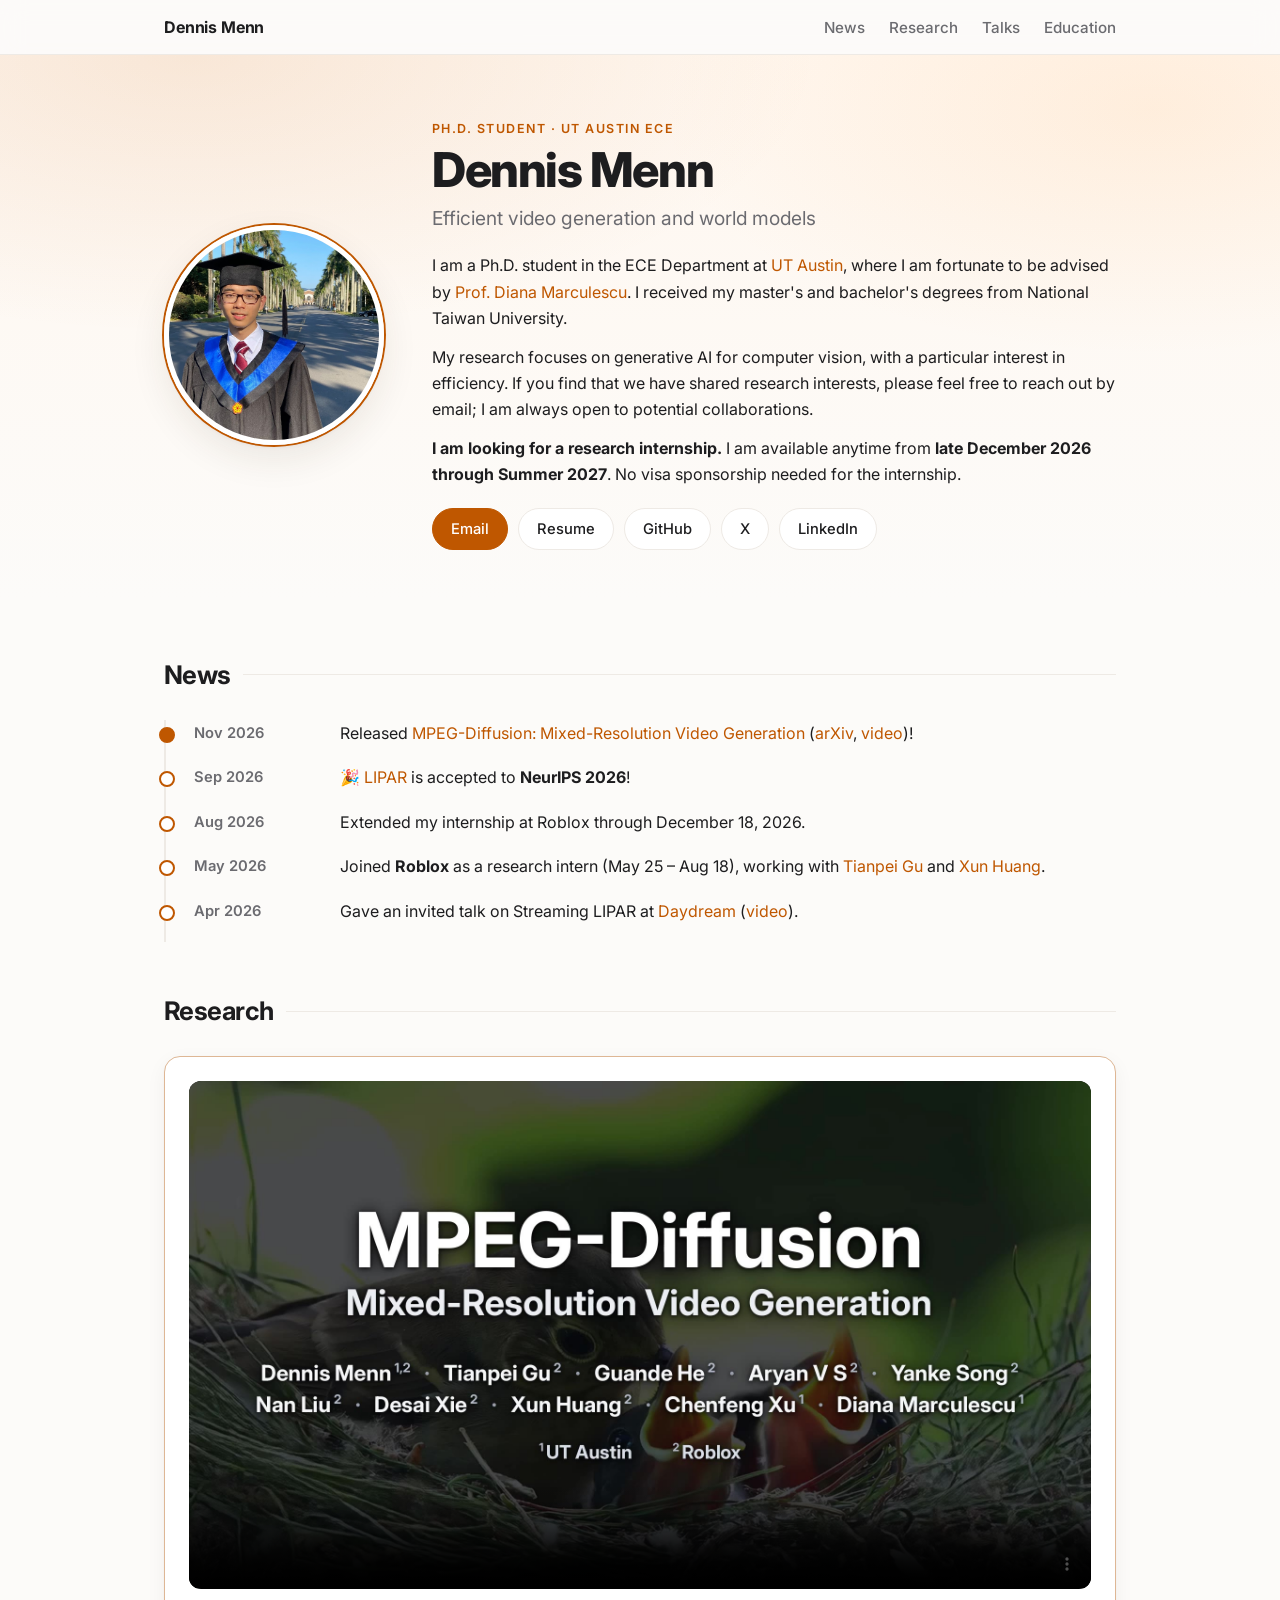
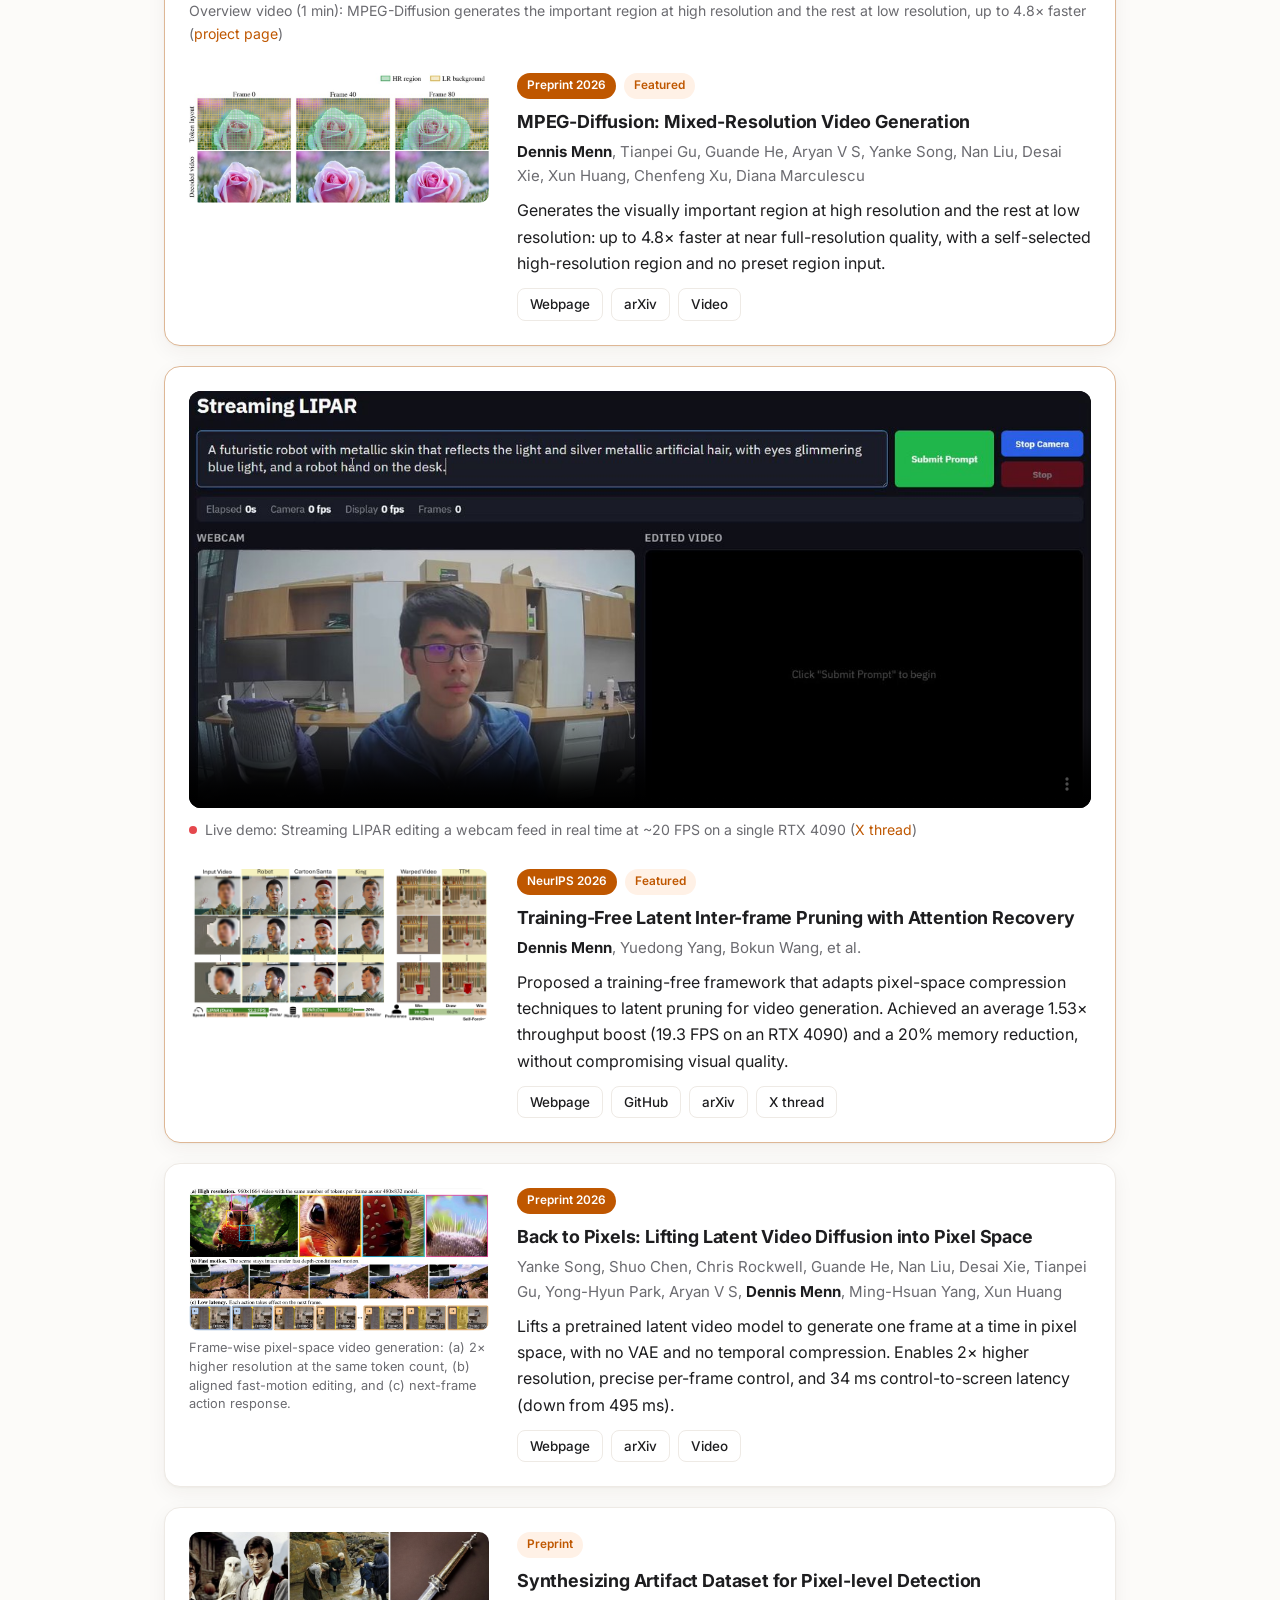
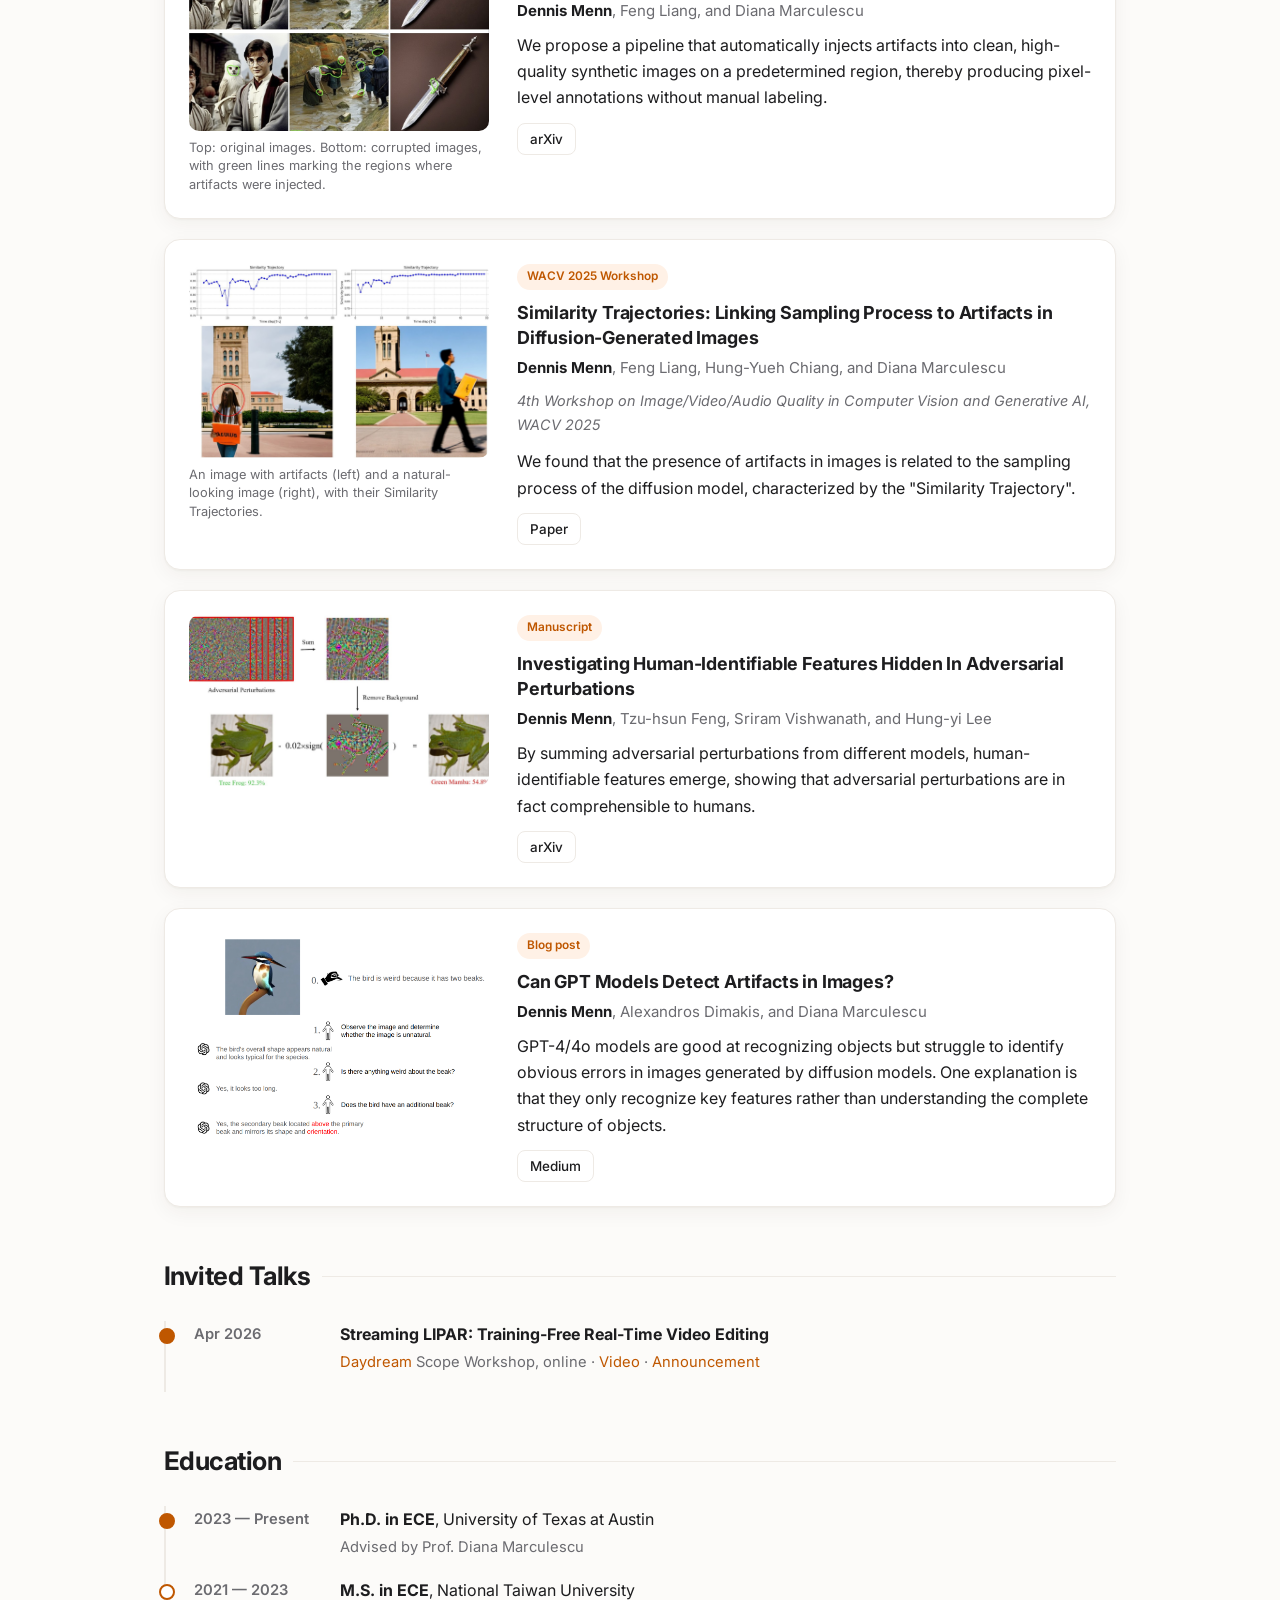
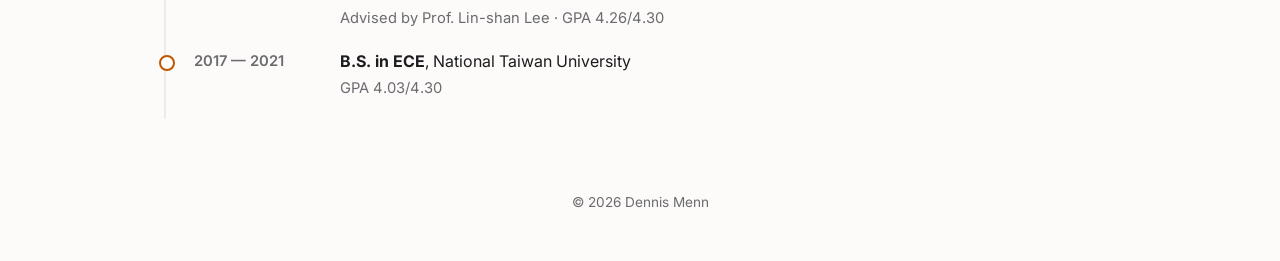
==== commit 9f7373e8: "Simplify PixVid summary and update 5-paper Resume.pdf" ====
--- a/index.html
+++ b/index.html
@@ -141,7 +141,7 @@
           <div class="badges"><span class="badge hot">Preprint 2026</span></div>
           <h3><a href="https://chenshuo20.github.io/PixVid/">Back to Pixels: Lifting Latent Video Diffusion into Pixel Space</a></h3>
           <p class="authors">Yanke Song, Shuo Chen, Chris Rockwell, Guande He, Nan Liu, Desai Xie, Tianpei Gu, Yong-Hyun Park, Aryan V S, <b>Dennis Menn</b>, Ming-Hsuan Yang, Xun Huang</p>
-          <p>PixVid lifts a pretrained latent video model to generate one frame at a time directly in pixel space—no VAE and no temporal compression—enabling 2× higher resolution at the same per-frame token count, aligned fast-motion editing, and ultra-low control-to-screen latency (34 ms).</p>
+          <p>Lifts a pretrained latent video model to generate one frame at a time in pixel space, with no VAE and no temporal compression. Enables 2× higher resolution, precise per-frame control, and 34 ms control-to-screen latency (down from 495 ms).</p>
           <div class="chips">
             <a href="https://chenshuo20.github.io/PixVid/">Webpage</a>
             <a href="https://arxiv.org/abs/2611.17336">arXiv</a>
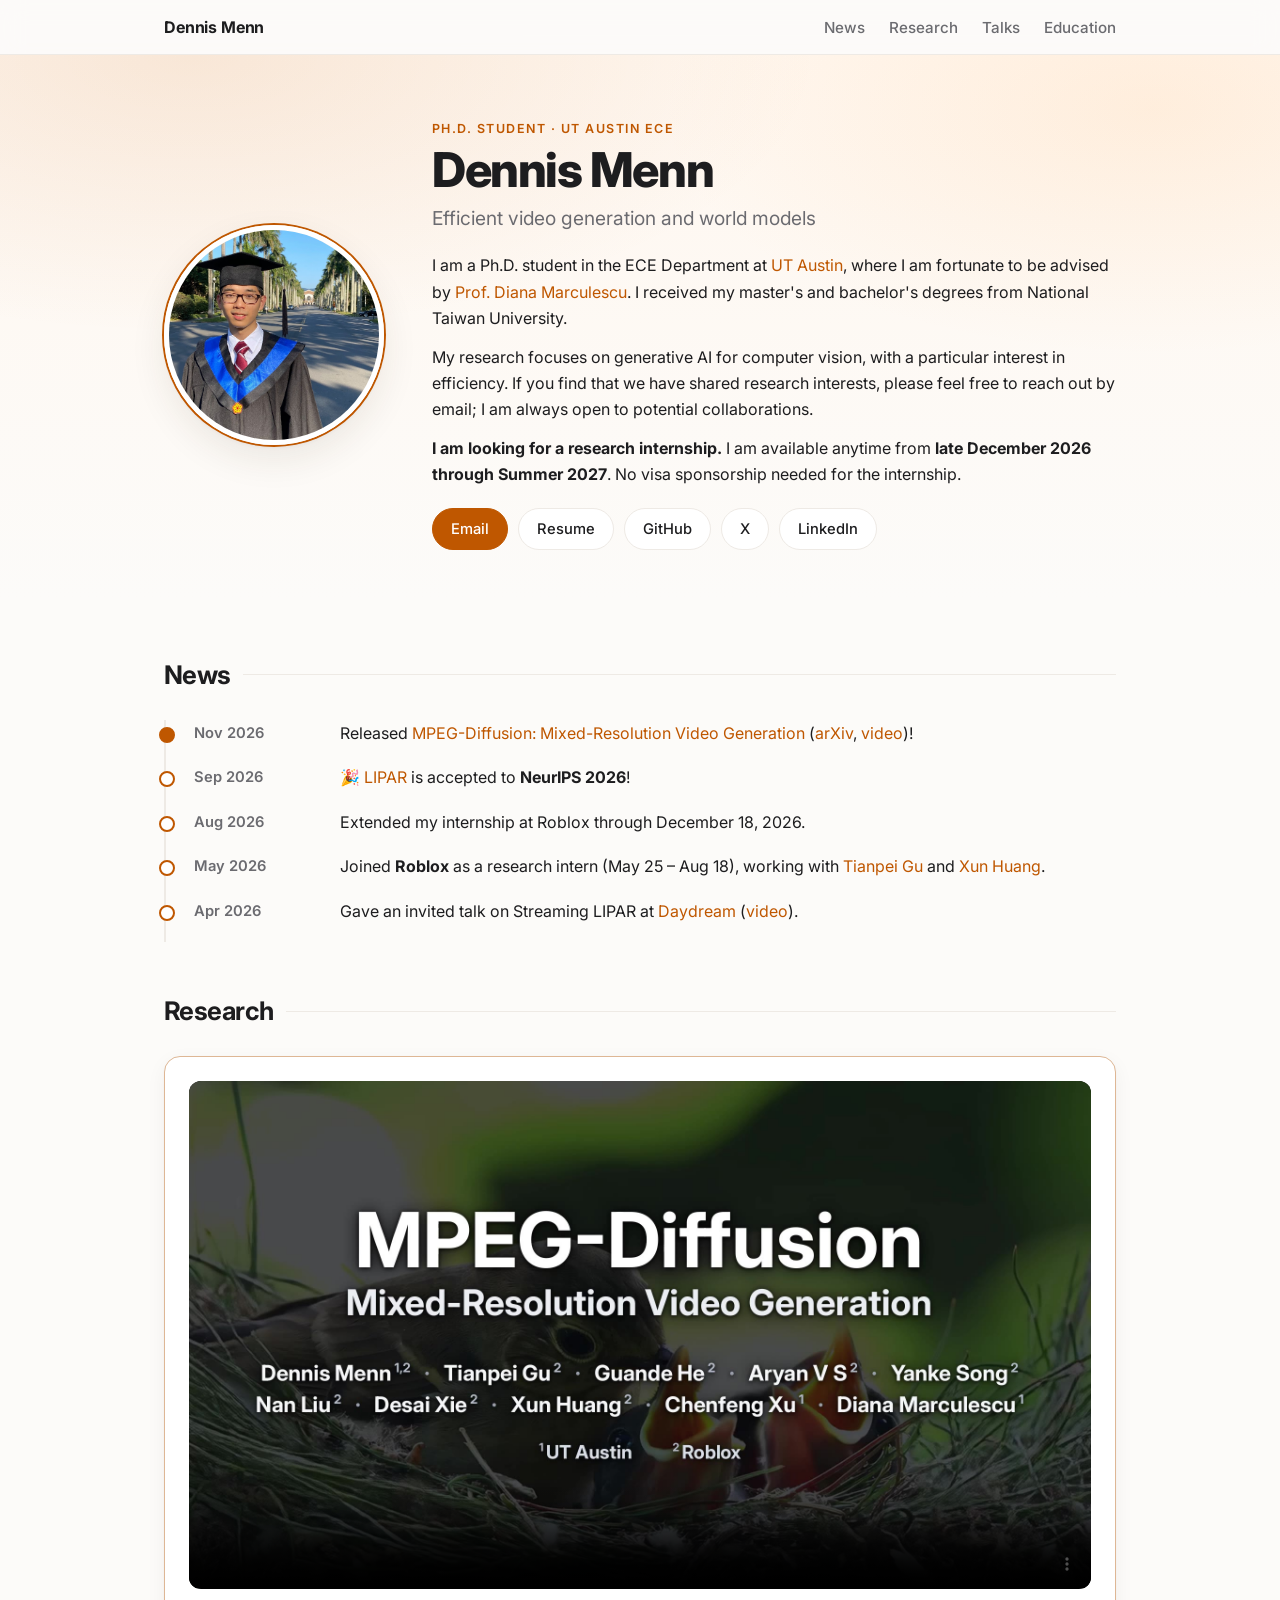
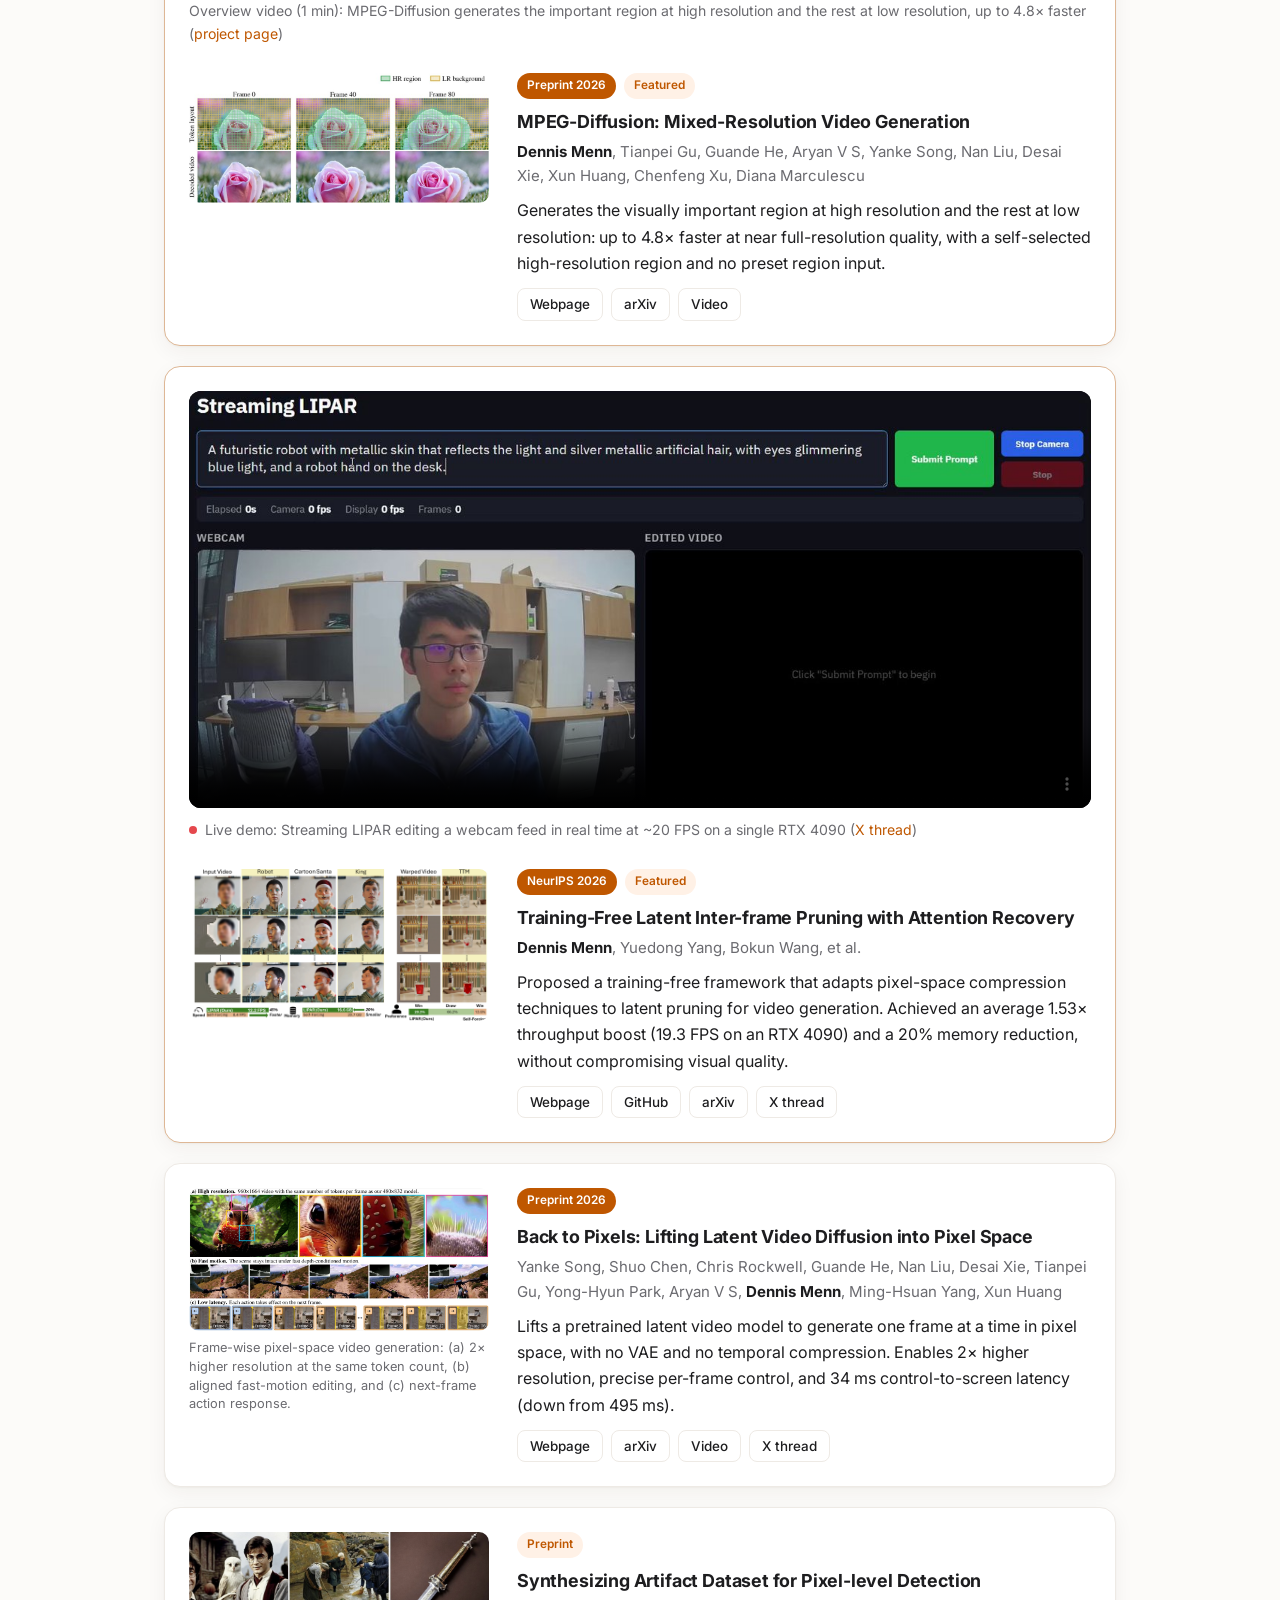
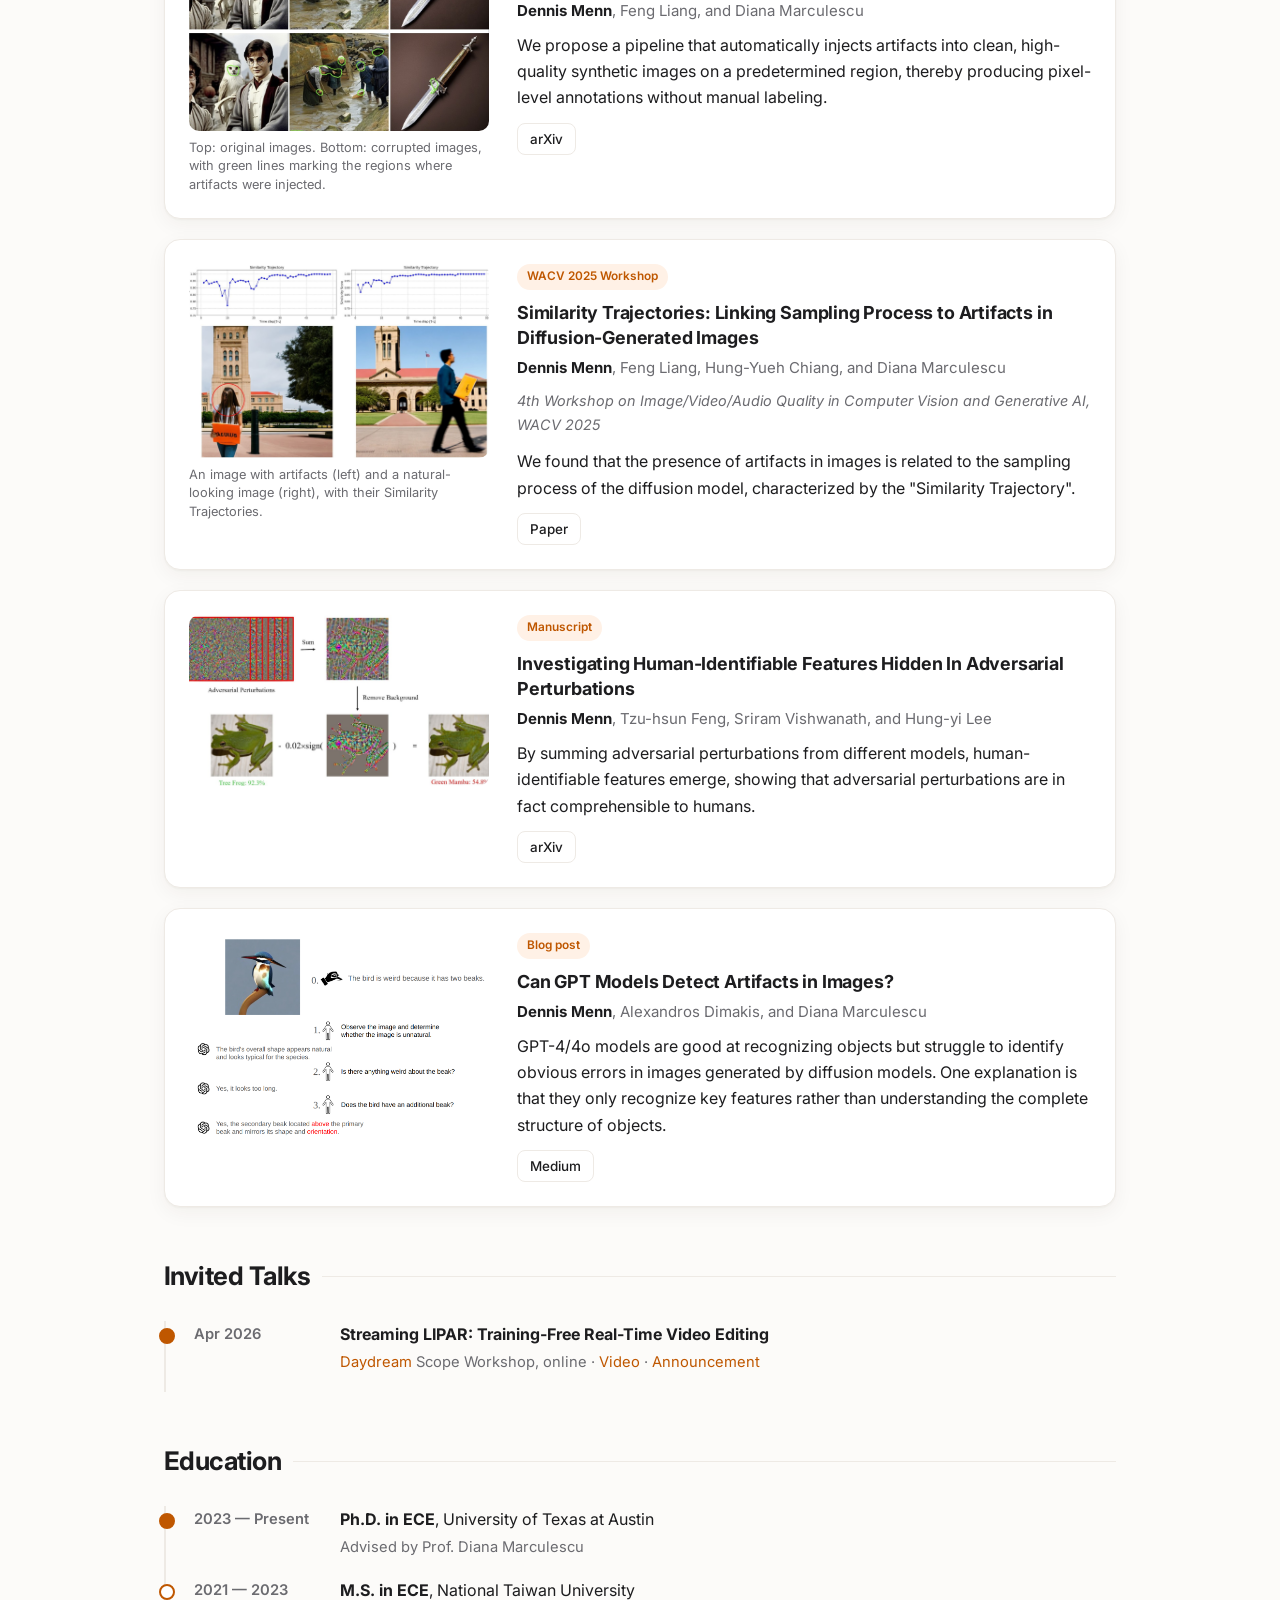
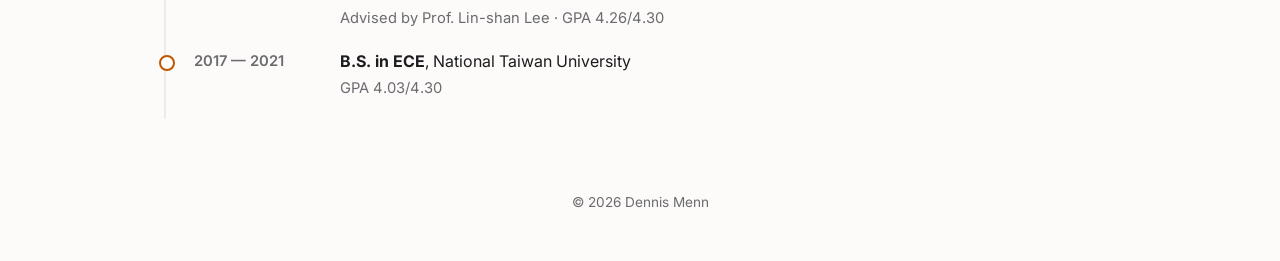
==== commit e4e73660: "Add Shuo Chen's PixVid X thread link" ====
--- a/index.html
+++ b/index.html
@@ -146,6 +146,7 @@
             <a href="https://chenshuo20.github.io/PixVid/">Webpage</a>
             <a href="https://arxiv.org/abs/2611.17336">arXiv</a>
             <a href="https://chenshuo20.github.io/PixVid/media/video/pixvid_teaser.mp4">Video</a>
+            <a href="https://x.com/an_epsilon0/status/2121286979153547586">X thread</a>
           </div>
         </div>
       </article>
